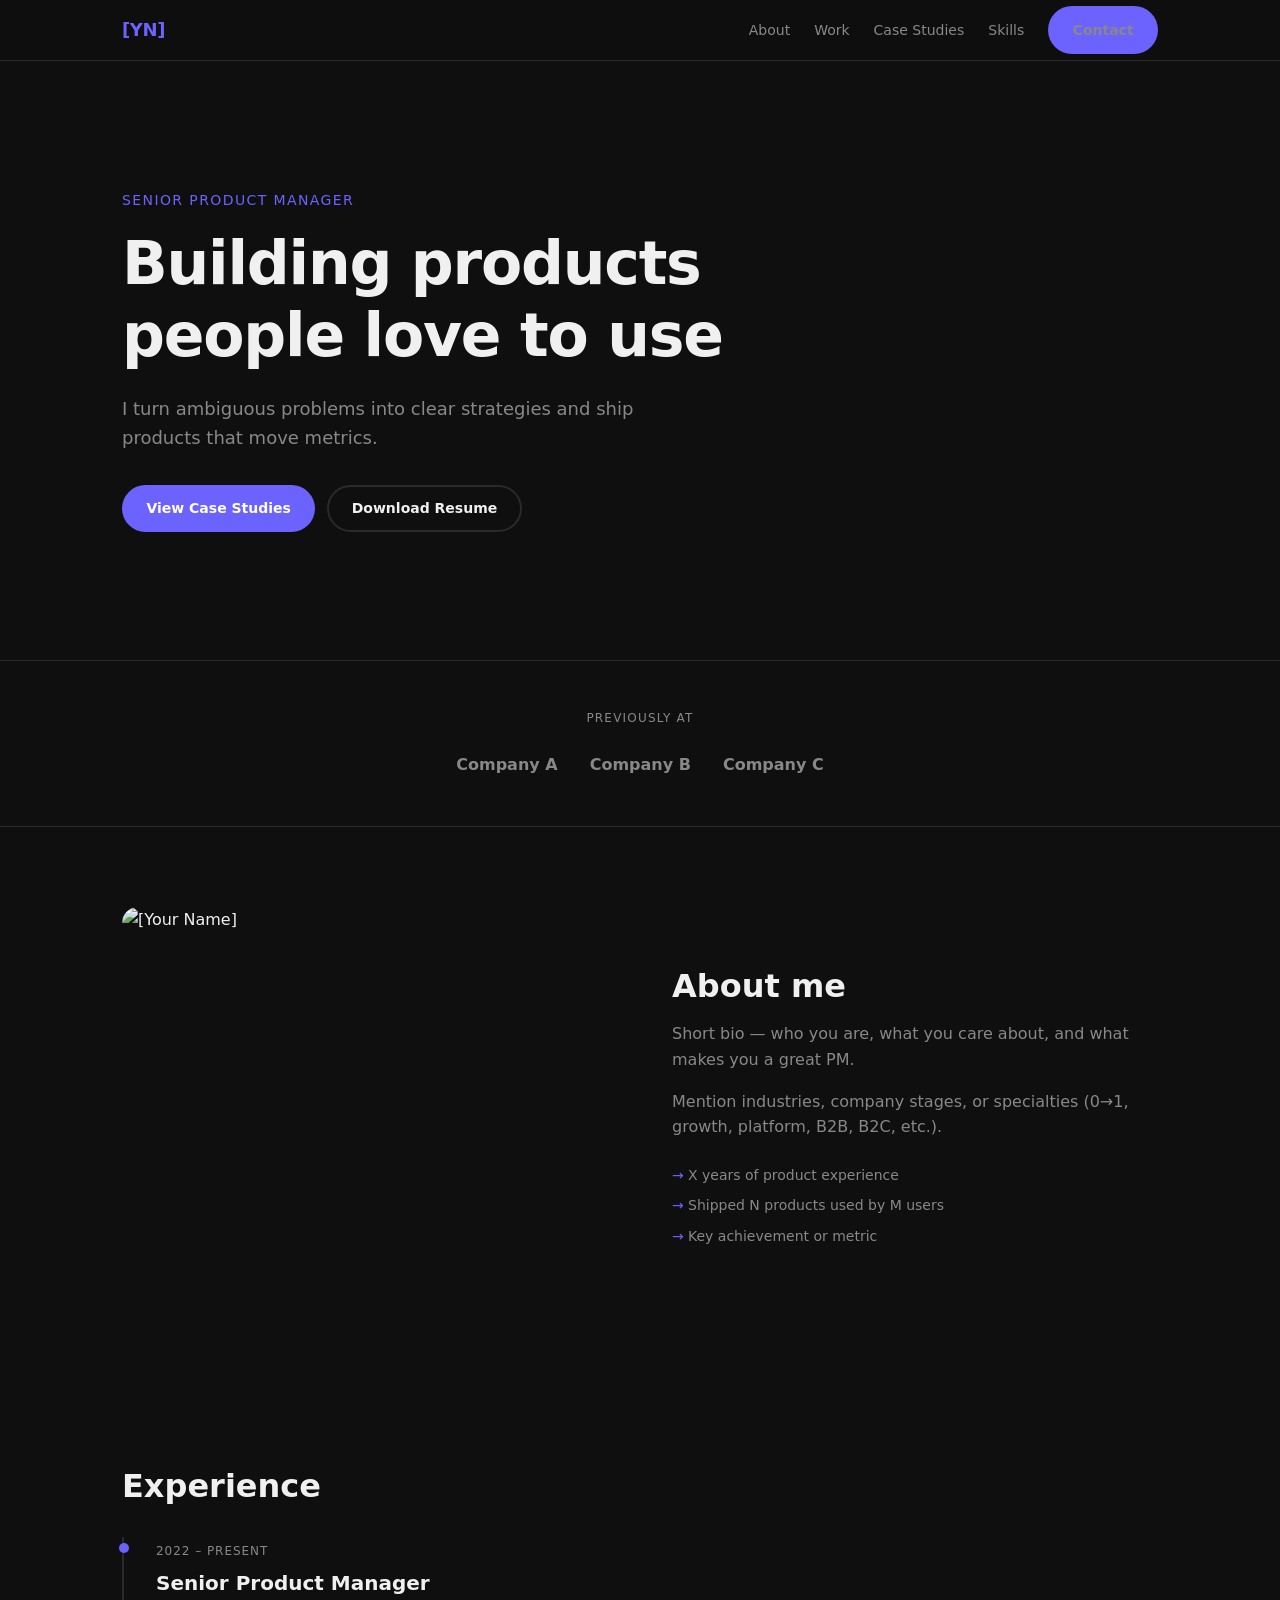
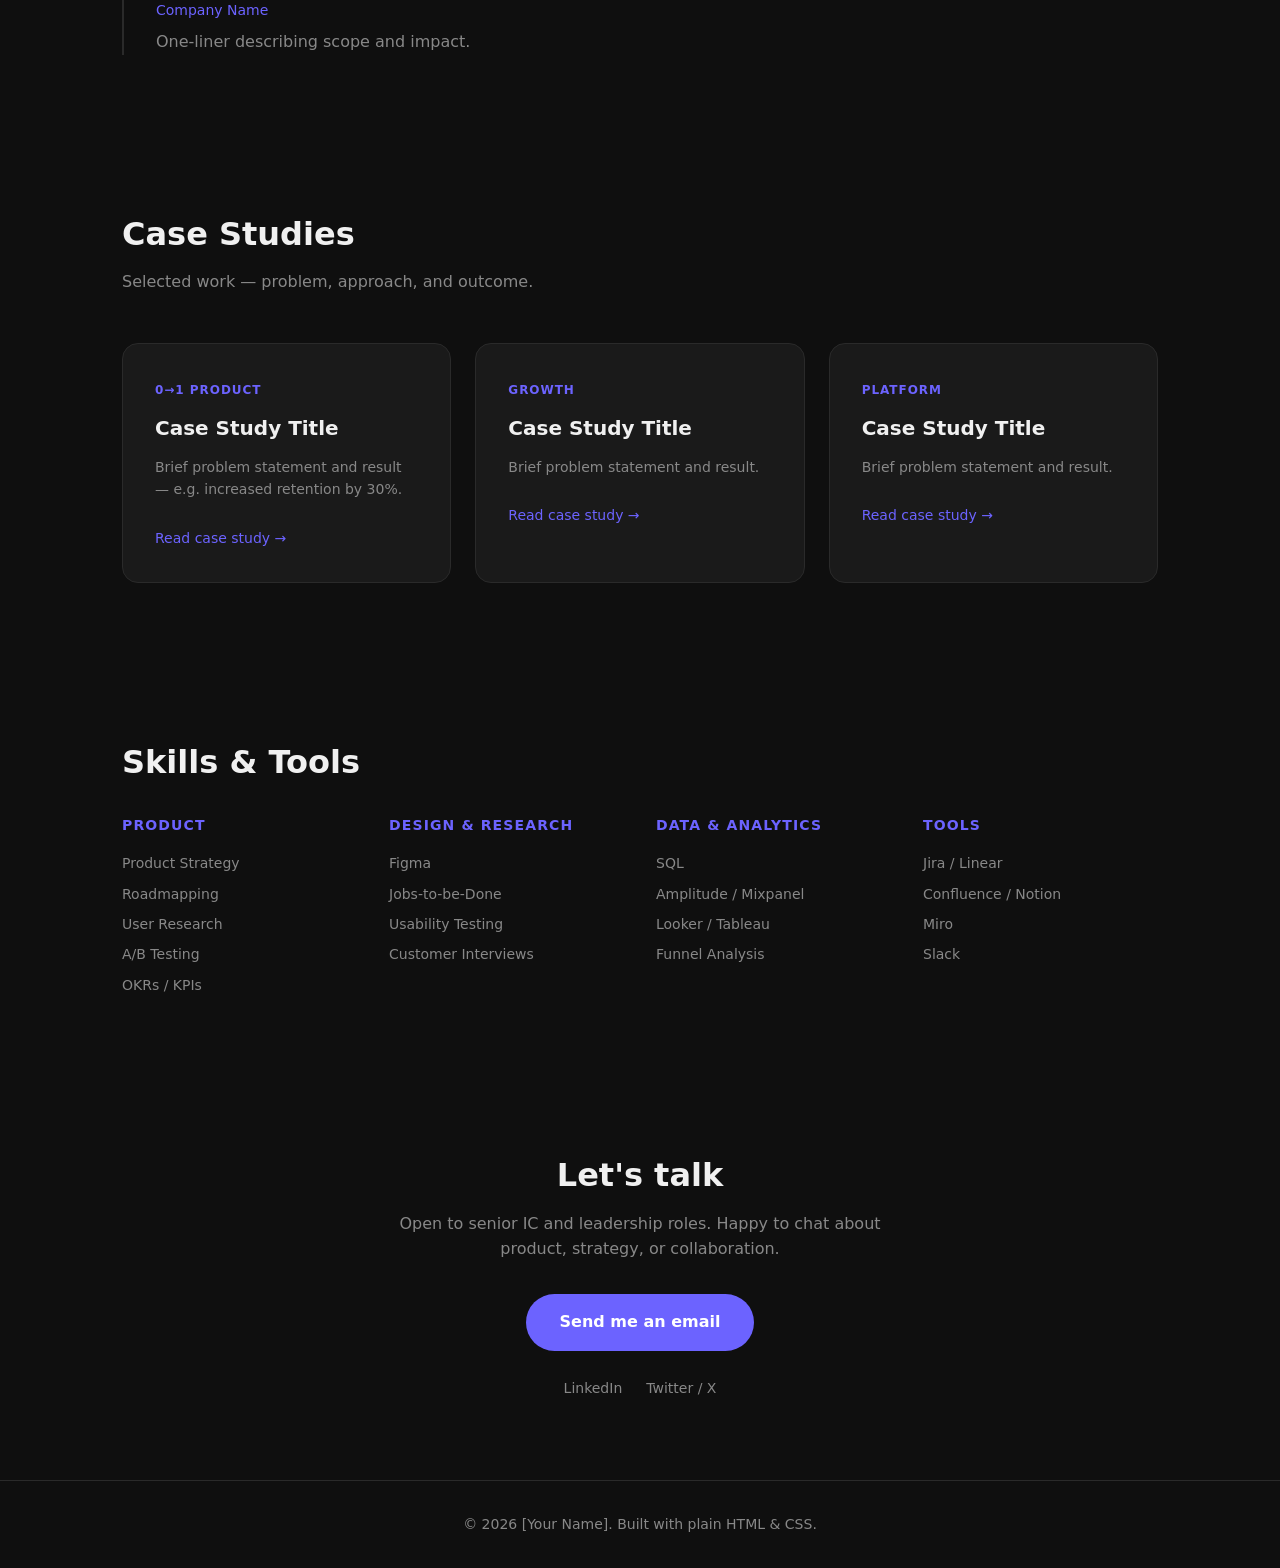
==== index.html @ 32c8efe1 "Move portfolio contents to root" ====
<!DOCTYPE html>
<html lang="en">
<head>
  <meta charset="UTF-8" />
  <meta name="viewport" content="width=device-width, initial-scale=1.0" />
  <meta name="description" content="[Your Name] — Senior Product Manager" />
  <title>[Your Name] · Product Manager</title>
  <link rel="icon" href="/assets/icons/favicon.svg" type="image/svg+xml" />
  <link rel="preconnect" href="https://fonts.googleapis.com" />
  <link rel="stylesheet" href="css/reset.css" />
  <link rel="stylesheet" href="css/tokens.css" />
  <link rel="stylesheet" href="css/main.css" />
</head>
<body>
  <!-- Navigation -->
  <header id="site-header">
    <nav class="nav container">
      <a href="#" class="nav__logo">[YN]</a>
      <button class="nav__menu-btn" aria-label="Toggle menu" aria-expanded="false">
        <span></span><span></span><span></span>
      </button>
      <ul class="nav__links" role="list">
        <li><a href="#about">About</a></li>
        <li><a href="#work">Work</a></li>
        <li><a href="#case-studies">Case Studies</a></li>
        <li><a href="#skills">Skills</a></li>
        <li><a href="#contact" class="btn btn--primary">Contact</a></li>
      </ul>
    </nav>
  </header>

  <main>
    <!-- Hero -->
    <section id="hero" class="hero">
      <div class="container">
        <p class="hero__eyebrow">Senior Product Manager</p>
        <h1 class="hero__headline">Building products<br>people love to use</h1>
        <p class="hero__sub">I turn ambiguous problems into clear strategies and ship products that move metrics.</p>
        <div class="hero__cta">
          <a href="#case-studies" class="btn btn--primary">View Case Studies</a>
          <a href="assets/resume/resume.pdf" class="btn btn--ghost" target="_blank" rel="noopener">Download Resume</a>
        </div>
      </div>
    </section>

    <!-- Logos / Social Proof -->
    <section id="companies" class="companies">
      <div class="container">
        <p class="companies__label">Previously at</p>
        <ul class="companies__list" role="list">
          <!-- Add company logos/names here -->
          <li>Company A</li>
          <li>Company B</li>
          <li>Company C</li>
        </ul>
      </div>
    </section>

    <!-- About -->
    <section id="about" class="about section">
      <div class="container about__grid">
        <div class="about__image">
          <img src="assets/images/avatar.jpg" alt="[Your Name]" width="400" height="400" loading="lazy" />
        </div>
        <div class="about__content">
          <h2 class="section__title">About me</h2>
          <p>Short bio — who you are, what you care about, and what makes you a great PM.</p>
          <p>Mention industries, company stages, or specialties (0→1, growth, platform, B2B, B2C, etc.).</p>
          <ul class="about__highlights" role="list">
            <li>X years of product experience</li>
            <li>Shipped N products used by M users</li>
            <li>Key achievement or metric</li>
          </ul>
        </div>
      </div>
    </section>

    <!-- Work Experience -->
    <section id="work" class="work section">
      <div class="container">
        <h2 class="section__title">Experience</h2>
        <ol class="timeline" role="list">
          <!-- Repeat .timeline__item for each role -->
          <li class="timeline__item">
            <div class="timeline__meta">
              <span class="timeline__date">2022 – Present</span>
            </div>
            <div class="timeline__body">
              <h3 class="timeline__role">Senior Product Manager</h3>
              <p class="timeline__company">Company Name</p>
              <p class="timeline__desc">One-liner describing scope and impact.</p>
            </div>
          </li>
        </ol>
      </div>
    </section>

    <!-- Case Studies -->
    <section id="case-studies" class="case-studies section">
      <div class="container">
        <h2 class="section__title">Case Studies</h2>
        <p class="section__sub">Selected work — problem, approach, and outcome.</p>
        <div class="cards">
          <!-- Repeat .card for each case study -->
          <article class="card">
            <div class="card__tag">0→1 Product</div>
            <h3 class="card__title">Case Study Title</h3>
            <p class="card__desc">Brief problem statement and result — e.g. increased retention by 30%.</p>
            <a href="sections/case-study-1.html" class="card__link">Read case study →</a>
          </article>
          <article class="card">
            <div class="card__tag">Growth</div>
            <h3 class="card__title">Case Study Title</h3>
            <p class="card__desc">Brief problem statement and result.</p>
            <a href="sections/case-study-2.html" class="card__link">Read case study →</a>
          </article>
          <article class="card">
            <div class="card__tag">Platform</div>
            <h3 class="card__title">Case Study Title</h3>
            <p class="card__desc">Brief problem statement and result.</p>
            <a href="sections/case-study-3.html" class="card__link">Read case study →</a>
          </article>
        </div>
      </div>
    </section>

    <!-- Skills -->
    <section id="skills" class="skills section">
      <div class="container">
        <h2 class="section__title">Skills & Tools</h2>
        <div class="skills__grid">
          <div class="skill-group">
            <h3 class="skill-group__title">Product</h3>
            <ul role="list">
              <li>Product Strategy</li>
              <li>Roadmapping</li>
              <li>User Research</li>
              <li>A/B Testing</li>
              <li>OKRs / KPIs</li>
            </ul>
          </div>
          <div class="skill-group">
            <h3 class="skill-group__title">Design & Research</h3>
            <ul role="list">
              <li>Figma</li>
              <li>Jobs-to-be-Done</li>
              <li>Usability Testing</li>
              <li>Customer Interviews</li>
            </ul>
          </div>
          <div class="skill-group">
            <h3 class="skill-group__title">Data & Analytics</h3>
            <ul role="list">
              <li>SQL</li>
              <li>Amplitude / Mixpanel</li>
              <li>Looker / Tableau</li>
              <li>Funnel Analysis</li>
            </ul>
          </div>
          <div class="skill-group">
            <h3 class="skill-group__title">Tools</h3>
            <ul role="list">
              <li>Jira / Linear</li>
              <li>Confluence / Notion</li>
              <li>Miro</li>
              <li>Slack</li>
            </ul>
          </div>
        </div>
      </div>
    </section>

    <!-- Contact -->
    <section id="contact" class="contact section">
      <div class="container contact__inner">
        <h2 class="section__title">Let's talk</h2>
        <p class="contact__sub">Open to senior IC and leadership roles. Happy to chat about product, strategy, or collaboration.</p>
        <a href="mailto:you@example.com" class="btn btn--primary btn--lg">Send me an email</a>
        <ul class="social" role="list">
          <li><a href="https://linkedin.com/in/yourhandle" target="_blank" rel="noopener">LinkedIn</a></li>
          <li><a href="https://twitter.com/yourhandle" target="_blank" rel="noopener">Twitter / X</a></li>
        </ul>
      </div>
    </section>
  </main>

  <footer class="footer">
    <div class="container">
      <p>© <span id="year"></span> [Your Name]. Built with plain HTML & CSS.</p>
    </div>
  </footer>

  <script src="js/main.js"></script>
</body>
</html>
---- css/tokens.css ----
/* Design tokens — edit these to retheme the whole site */
:root {
  /* Colors */
  --color-bg:         #0f0f0f;
  --color-surface:    #1a1a1a;
  --color-border:     #2a2a2a;
  --color-text:       #f0f0f0;
  --color-text-muted: #888;
  --color-accent:     #6c63ff;
  --color-accent-hover: #8b84ff;

  /* Typography */
  --font-sans: system-ui, -apple-system, "Segoe UI", sans-serif;
  --font-mono: "SF Mono", "Fira Code", monospace;

  --text-xs:   0.75rem;
  --text-sm:   0.875rem;
  --text-base: 1rem;
  --text-lg:   1.125rem;
  --text-xl:   1.25rem;
  --text-2xl:  1.5rem;
  --text-3xl:  2rem;
  --text-4xl:  2.75rem;
  --text-5xl:  3.75rem;

  --weight-normal: 400;
  --weight-medium: 500;
  --weight-semibold: 600;
  --weight-bold: 700;

  --leading-tight:  1.2;
  --leading-normal: 1.6;

  /* Spacing */
  --space-1:  0.25rem;
  --space-2:  0.5rem;
  --space-3:  0.75rem;
  --space-4:  1rem;
  --space-6:  1.5rem;
  --space-8:  2rem;
  --space-12: 3rem;
  --space-16: 4rem;
  --space-20: 5rem;
  --space-24: 6rem;

  /* Layout */
  --container-max: 1100px;
  --container-pad: clamp(1rem, 5vw, 2rem);

  /* Radii */
  --radius-sm: 4px;
  --radius-md: 8px;
  --radius-lg: 16px;
  --radius-full: 9999px;

  /* Shadows */
  --shadow-card: 0 1px 3px rgba(0,0,0,.4), 0 8px 24px rgba(0,0,0,.3);

  /* Transitions */
  --transition-fast: 150ms ease;
  --transition-base: 250ms ease;
}
---- css/main.css ----
/* ============================================
   Base
   ============================================ */
body {
  font-family: var(--font-sans);
  font-size: var(--text-base);
  line-height: var(--leading-normal);
  color: var(--color-text);
  background-color: var(--color-bg);
}

.container {
  width: 100%;
  max-width: var(--container-max);
  margin-inline: auto;
  padding-inline: var(--container-pad);
}

.section {
  padding-block: var(--space-20);
}

.section__title {
  font-size: var(--text-3xl);
  font-weight: var(--weight-bold);
  line-height: var(--leading-tight);
  margin-bottom: var(--space-4);
}

.section__sub {
  color: var(--color-text-muted);
  margin-bottom: var(--space-12);
}

/* ============================================
   Buttons
   ============================================ */
.btn {
  display: inline-flex;
  align-items: center;
  gap: var(--space-2);
  padding: 0.65rem 1.4rem;
  border-radius: var(--radius-full);
  font-size: var(--text-sm);
  font-weight: var(--weight-semibold);
  text-decoration: none;
  border: 2px solid transparent;
  cursor: pointer;
  transition: background var(--transition-fast), color var(--transition-fast), border-color var(--transition-fast);
}

.btn--primary {
  background: var(--color-accent);
  color: #fff;
}
.btn--primary:hover { background: var(--color-accent-hover); }

.btn--ghost {
  background: transparent;
  border-color: var(--color-border);
  color: var(--color-text);
}
.btn--ghost:hover { border-color: var(--color-text-muted); }

.btn--lg {
  padding: 0.85rem 2rem;
  font-size: var(--text-base);
}

/* ============================================
   Navigation
   ============================================ */
#site-header {
  position: sticky;
  top: 0;
  z-index: 100;
  background: rgba(15,15,15,.85);
  backdrop-filter: blur(12px);
  -webkit-backdrop-filter: blur(12px);
  border-bottom: 1px solid var(--color-border);
}

.nav {
  display: flex;
  align-items: center;
  justify-content: space-between;
  height: 60px;
}

.nav__logo {
  font-size: var(--text-lg);
  font-weight: var(--weight-bold);
  text-decoration: none;
  letter-spacing: -0.02em;
  color: var(--color-accent);
}

.nav__links {
  display: flex;
  align-items: center;
  gap: var(--space-6);
}

.nav__links a {
  font-size: var(--text-sm);
  text-decoration: none;
  color: var(--color-text-muted);
  transition: color var(--transition-fast);
}
.nav__links a:hover { color: var(--color-text); }

.nav__menu-btn {
  display: none;
  flex-direction: column;
  gap: 5px;
  background: none;
  border: none;
  cursor: pointer;
  padding: var(--space-2);
}
.nav__menu-btn span {
  display: block;
  width: 22px;
  height: 2px;
  background: var(--color-text);
  transition: transform var(--transition-base), opacity var(--transition-base);
}

/* Mobile nav */
@media (max-width: 680px) {
  .nav__menu-btn { display: flex; }

  .nav__links {
    display: none;
    position: absolute;
    top: 60px;
    left: 0;
    right: 0;
    flex-direction: column;
    align-items: flex-start;
    gap: 0;
    background: var(--color-surface);
    border-bottom: 1px solid var(--color-border);
    padding: var(--space-4) var(--container-pad);
  }
  .nav__links.is-open { display: flex; }
  .nav__links li { width: 100%; }
  .nav__links a { display: block; padding-block: var(--space-3); font-size: var(--text-base); }
}

/* ============================================
   Hero
   ============================================ */
.hero {
  padding-block: clamp(4rem, 12vw, 8rem);
}

.hero__eyebrow {
  font-size: var(--text-sm);
  font-weight: var(--weight-medium);
  text-transform: uppercase;
  letter-spacing: 0.1em;
  color: var(--color-accent);
  margin-bottom: var(--space-4);
}

.hero__headline {
  font-size: clamp(var(--text-3xl), 6vw, var(--text-5xl));
  font-weight: var(--weight-bold);
  line-height: var(--leading-tight);
  letter-spacing: -0.02em;
  margin-bottom: var(--space-6);
}

.hero__sub {
  font-size: var(--text-lg);
  color: var(--color-text-muted);
  max-width: 520px;
  margin-bottom: var(--space-8);
}

.hero__cta {
  display: flex;
  flex-wrap: wrap;
  gap: var(--space-3);
}

/* ============================================
   Company Logos
   ============================================ */
.companies {
  padding-block: var(--space-12);
  border-top: 1px solid var(--color-border);
  border-bottom: 1px solid var(--color-border);
}

.companies__label {
  font-size: var(--text-xs);
  text-transform: uppercase;
  letter-spacing: 0.1em;
  color: var(--color-text-muted);
  margin-bottom: var(--space-6);
  text-align: center;
}

.companies__list {
  display: flex;
  flex-wrap: wrap;
  justify-content: center;
  gap: var(--space-8);
  color: var(--color-text-muted);
  font-weight: var(--weight-semibold);
}

/* ============================================
   About
   ============================================ */
.about__grid {
  display: grid;
  grid-template-columns: 1fr 1fr;
  gap: var(--space-16);
  align-items: center;
}

.about__image img {
  width: 100%;
  aspect-ratio: 1;
  object-fit: cover;
  border-radius: var(--radius-lg);
  filter: grayscale(20%);
}

.about__content p {
  color: var(--color-text-muted);
  margin-bottom: var(--space-4);
}

.about__highlights {
  margin-top: var(--space-6);
  display: flex;
  flex-direction: column;
  gap: var(--space-2);
}
.about__highlights li {
  font-size: var(--text-sm);
  padding-left: var(--space-4);
  position: relative;
  color: var(--color-text-muted);
}
.about__highlights li::before {
  content: "→";
  position: absolute;
  left: 0;
  color: var(--color-accent);
}

@media (max-width: 768px) {
  .about__grid { grid-template-columns: 1fr; }
  .about__image { max-width: 260px; }
}

/* ============================================
   Timeline (Work)
   ============================================ */
.timeline {
  display: flex;
  flex-direction: column;
  gap: var(--space-8);
  margin-top: var(--space-8);
  border-left: 2px solid var(--color-border);
  padding-left: var(--space-8);
}

.timeline__item { position: relative; }
.timeline__item::before {
  content: "";
  position: absolute;
  left: calc(-1 * var(--space-8) - 5px);
  top: 6px;
  width: 10px;
  height: 10px;
  border-radius: 50%;
  background: var(--color-accent);
}

.timeline__date {
  font-size: var(--text-xs);
  text-transform: uppercase;
  letter-spacing: 0.08em;
  color: var(--color-text-muted);
}

.timeline__role {
  font-size: var(--text-xl);
  font-weight: var(--weight-semibold);
  margin-top: var(--space-1);
}

.timeline__company {
  font-size: var(--text-sm);
  color: var(--color-accent);
  margin-bottom: var(--space-2);
}

.timeline__desc { color: var(--color-text-muted); }

/* ============================================
   Case Study Cards
   ============================================ */
.cards {
  display: grid;
  grid-template-columns: repeat(auto-fill, minmax(300px, 1fr));
  gap: var(--space-6);
  margin-top: var(--space-8);
}

.card {
  background: var(--color-surface);
  border: 1px solid var(--color-border);
  border-radius: var(--radius-lg);
  padding: var(--space-8);
  transition: border-color var(--transition-base), transform var(--transition-base);
}
.card:hover {
  border-color: var(--color-accent);
  transform: translateY(-2px);
}

.card__tag {
  display: inline-block;
  font-size: var(--text-xs);
  font-weight: var(--weight-semibold);
  text-transform: uppercase;
  letter-spacing: 0.08em;
  color: var(--color-accent);
  margin-bottom: var(--space-3);
}

.card__title {
  font-size: var(--text-xl);
  font-weight: var(--weight-semibold);
  margin-bottom: var(--space-3);
}

.card__desc {
  font-size: var(--text-sm);
  color: var(--color-text-muted);
  margin-bottom: var(--space-6);
}

.card__link {
  font-size: var(--text-sm);
  font-weight: var(--weight-medium);
  color: var(--color-accent);
  text-decoration: none;
  transition: color var(--transition-fast);
}
.card__link:hover { color: var(--color-accent-hover); }

/* ============================================
   Skills
   ============================================ */
.skills__grid {
  display: grid;
  grid-template-columns: repeat(auto-fill, minmax(200px, 1fr));
  gap: var(--space-8);
  margin-top: var(--space-8);
}

.skill-group__title {
  font-size: var(--text-sm);
  font-weight: var(--weight-semibold);
  text-transform: uppercase;
  letter-spacing: 0.08em;
  color: var(--color-accent);
  margin-bottom: var(--space-4);
}

.skill-group ul {
  display: flex;
  flex-direction: column;
  gap: var(--space-2);
}

.skill-group li {
  font-size: var(--text-sm);
  color: var(--color-text-muted);
}

/* ============================================
   Contact
   ============================================ */
.contact__inner {
  text-align: center;
  max-width: 560px;
  margin-inline: auto;
}

.contact__sub {
  color: var(--color-text-muted);
  margin-bottom: var(--space-8);
}

.social {
  display: flex;
  justify-content: center;
  gap: var(--space-6);
  margin-top: var(--space-6);
}

.social a {
  font-size: var(--text-sm);
  color: var(--color-text-muted);
  text-decoration: none;
  transition: color var(--transition-fast);
}
.social a:hover { color: var(--color-text); }

/* ============================================
   Footer
   ============================================ */
.footer {
  padding-block: var(--space-8);
  border-top: 1px solid var(--color-border);
  text-align: center;
  font-size: var(--text-sm);
  color: var(--color-text-muted);
}
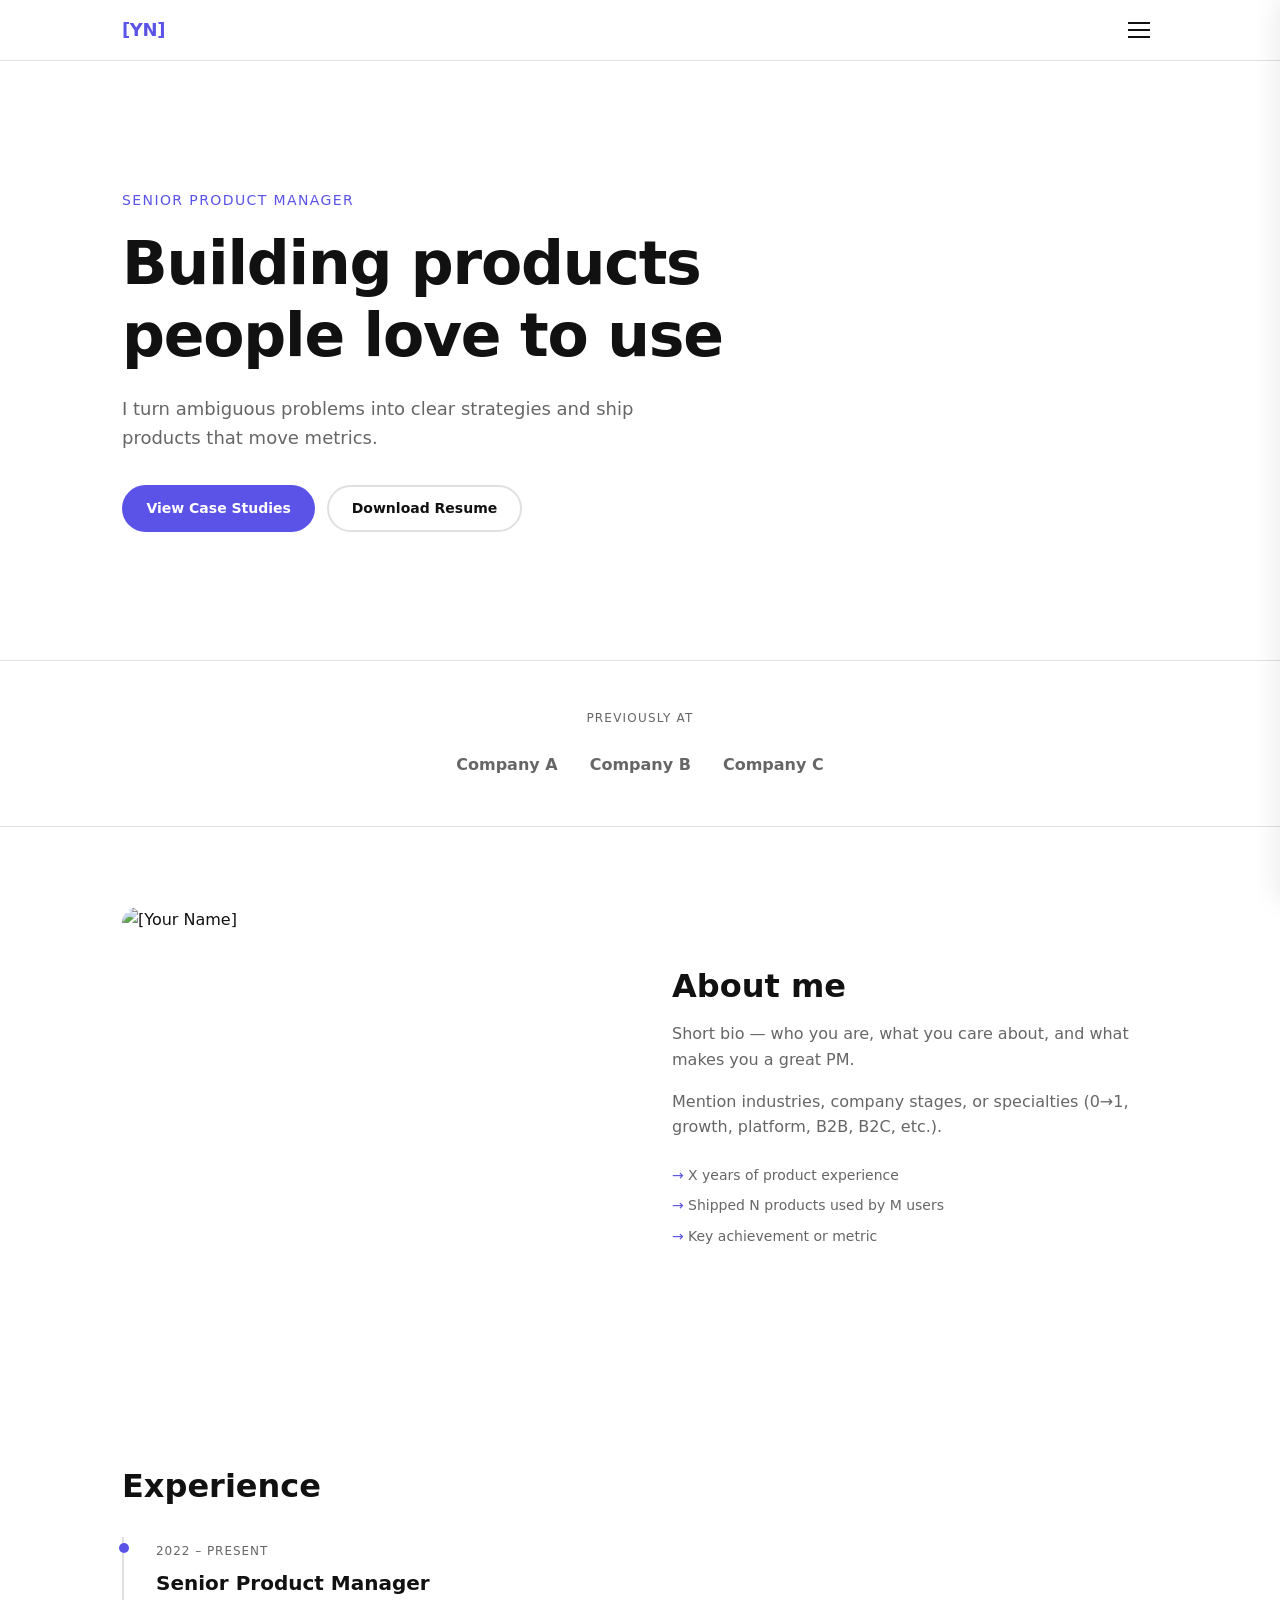
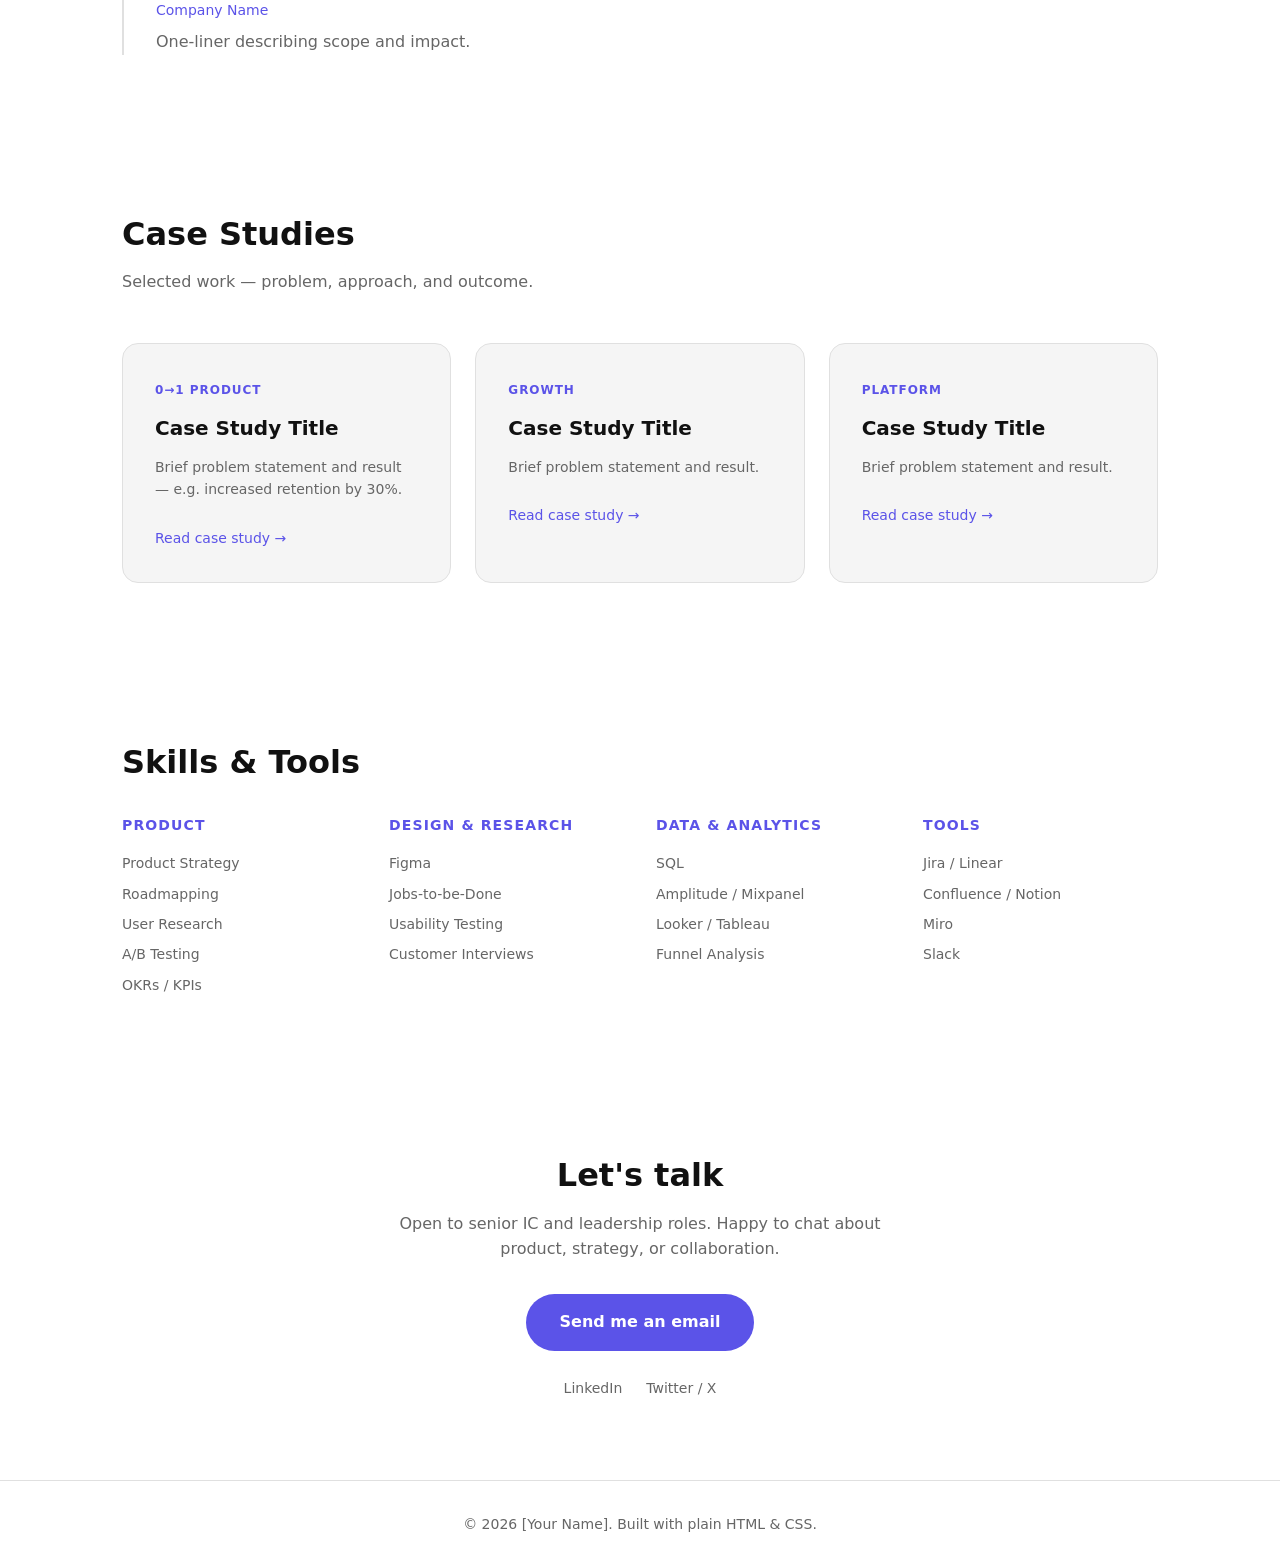
==== commit b6e81f83: "Convert navigation to slide-in drawer Co-Authored-By: Claude Sonnet 4.6 <noreply@anthropic.com>" ====
--- a/index.html
+++ b/index.html
@@ -16,18 +16,24 @@
   <header id="site-header">
     <nav class="nav container">
       <a href="#" class="nav__logo">[YN]</a>
-      <button class="nav__menu-btn" aria-label="Toggle menu" aria-expanded="false">
+      <button class="nav__menu-btn" aria-label="Toggle menu" aria-expanded="false" aria-controls="nav-drawer">
         <span></span><span></span><span></span>
       </button>
-      <ul class="nav__links" role="list">
-        <li><a href="#about">About</a></li>
-        <li><a href="#work">Work</a></li>
-        <li><a href="#case-studies">Case Studies</a></li>
-        <li><a href="#skills">Skills</a></li>
-        <li><a href="#contact" class="btn btn--primary">Contact</a></li>
-      </ul>
     </nav>
   </header>
+
+  <!-- Drawer -->
+  <div class="drawer-overlay" id="drawer-overlay" aria-hidden="true"></div>
+  <nav class="drawer" id="nav-drawer" aria-label="Site navigation" aria-hidden="true">
+    <button class="drawer__close" aria-label="Close menu">✕</button>
+    <ul class="drawer__links" role="list">
+      <li><a href="#about">About</a></li>
+      <li><a href="#work">Work</a></li>
+      <li><a href="#case-studies">Case Studies</a></li>
+      <li><a href="#skills">Skills</a></li>
+      <li><a href="#contact" class="btn btn--primary">Contact</a></li>
+    </ul>
+  </nav>
 
   <main>
     <!-- Hero -->
--- a/css/tokens.css
+++ b/css/tokens.css
@@ -1,13 +1,13 @@
 /* Design tokens — edit these to retheme the whole site */
 :root {
   /* Colors */
-  --color-bg:         #0f0f0f;
-  --color-surface:    #1a1a1a;
-  --color-border:     #2a2a2a;
-  --color-text:       #f0f0f0;
-  --color-text-muted: #888;
-  --color-accent:     #6c63ff;
-  --color-accent-hover: #8b84ff;
+  --color-bg:         #ffffff;
+  --color-surface:    #f5f5f5;
+  --color-border:     #e0e0e0;
+  --color-text:       #111111;
+  --color-text-muted: #666666;
+  --color-accent:     #5b53e8;
+  --color-accent-hover: #4740cc;
 
   /* Typography */
   --font-sans: system-ui, -apple-system, "Segoe UI", sans-serif;
--- a/css/main.css
+++ b/css/main.css
@@ -74,7 +74,7 @@
   position: sticky;
   top: 0;
   z-index: 100;
-  background: rgba(15,15,15,.85);
+  background: rgba(255,255,255,.85);
   backdrop-filter: blur(12px);
   -webkit-backdrop-filter: blur(12px);
   border-bottom: 1px solid var(--color-border);
@@ -95,22 +95,8 @@
   color: var(--color-accent);
 }
 
-.nav__links {
-  display: flex;
-  align-items: center;
-  gap: var(--space-6);
-}
-
-.nav__links a {
-  font-size: var(--text-sm);
-  text-decoration: none;
-  color: var(--color-text-muted);
-  transition: color var(--transition-fast);
-}
-.nav__links a:hover { color: var(--color-text); }
-
 .nav__menu-btn {
-  display: none;
+  display: flex;
   flex-direction: column;
   gap: 5px;
   background: none;
@@ -126,26 +112,92 @@
   transition: transform var(--transition-base), opacity var(--transition-base);
 }
 
-/* Mobile nav */
-@media (max-width: 680px) {
-  .nav__menu-btn { display: flex; }
-
-  .nav__links {
-    display: none;
-    position: absolute;
-    top: 60px;
-    left: 0;
-    right: 0;
-    flex-direction: column;
-    align-items: flex-start;
-    gap: 0;
-    background: var(--color-surface);
-    border-bottom: 1px solid var(--color-border);
-    padding: var(--space-4) var(--container-pad);
-  }
-  .nav__links.is-open { display: flex; }
-  .nav__links li { width: 100%; }
-  .nav__links a { display: block; padding-block: var(--space-3); font-size: var(--text-base); }
+/* Hamburger → X animation */
+.nav__menu-btn[aria-expanded="true"] span:nth-child(1) {
+  transform: translateY(7px) rotate(45deg);
+}
+.nav__menu-btn[aria-expanded="true"] span:nth-child(2) {
+  opacity: 0;
+}
+.nav__menu-btn[aria-expanded="true"] span:nth-child(3) {
+  transform: translateY(-7px) rotate(-45deg);
+}
+
+/* ============================================
+   Drawer
+   ============================================ */
+.drawer-overlay {
+  position: fixed;
+  inset: 0;
+  z-index: 200;
+  background: rgba(0, 0, 0, 0.3);
+  opacity: 0;
+  pointer-events: none;
+  transition: opacity var(--transition-base);
+}
+.drawer-overlay.is-open {
+  opacity: 1;
+  pointer-events: auto;
+}
+
+.drawer {
+  position: fixed;
+  top: 0;
+  right: 0;
+  z-index: 201;
+  width: min(320px, 85vw);
+  height: 100dvh;
+  background: var(--color-bg);
+  border-left: 1px solid var(--color-border);
+  padding: var(--space-8) var(--space-8);
+  display: flex;
+  flex-direction: column;
+  transform: translateX(100%);
+  transition: transform var(--transition-base);
+  box-shadow: -4px 0 24px rgba(0, 0, 0, 0.08);
+}
+.drawer.is-open {
+  transform: translateX(0);
+}
+
+.drawer__close {
+  align-self: flex-end;
+  background: none;
+  border: none;
+  font-size: var(--text-lg);
+  color: var(--color-text-muted);
+  cursor: pointer;
+  padding: var(--space-1);
+  line-height: 1;
+  transition: color var(--transition-fast);
+  margin-bottom: var(--space-8);
+}
+.drawer__close:hover { color: var(--color-text); }
+
+.drawer__links {
+  display: flex;
+  flex-direction: column;
+  gap: var(--space-2);
+  list-style: none;
+}
+
+.drawer__links a {
+  display: block;
+  font-size: var(--text-lg);
+  font-weight: var(--weight-medium);
+  text-decoration: none;
+  color: var(--color-text-muted);
+  padding-block: var(--space-3);
+  border-bottom: 1px solid var(--color-border);
+  transition: color var(--transition-fast);
+}
+.drawer__links a:hover { color: var(--color-text); }
+
+.drawer__links .btn {
+  margin-top: var(--space-4);
+  width: 100%;
+  justify-content: center;
+  border-bottom: none;
 }
 
 /* ============================================
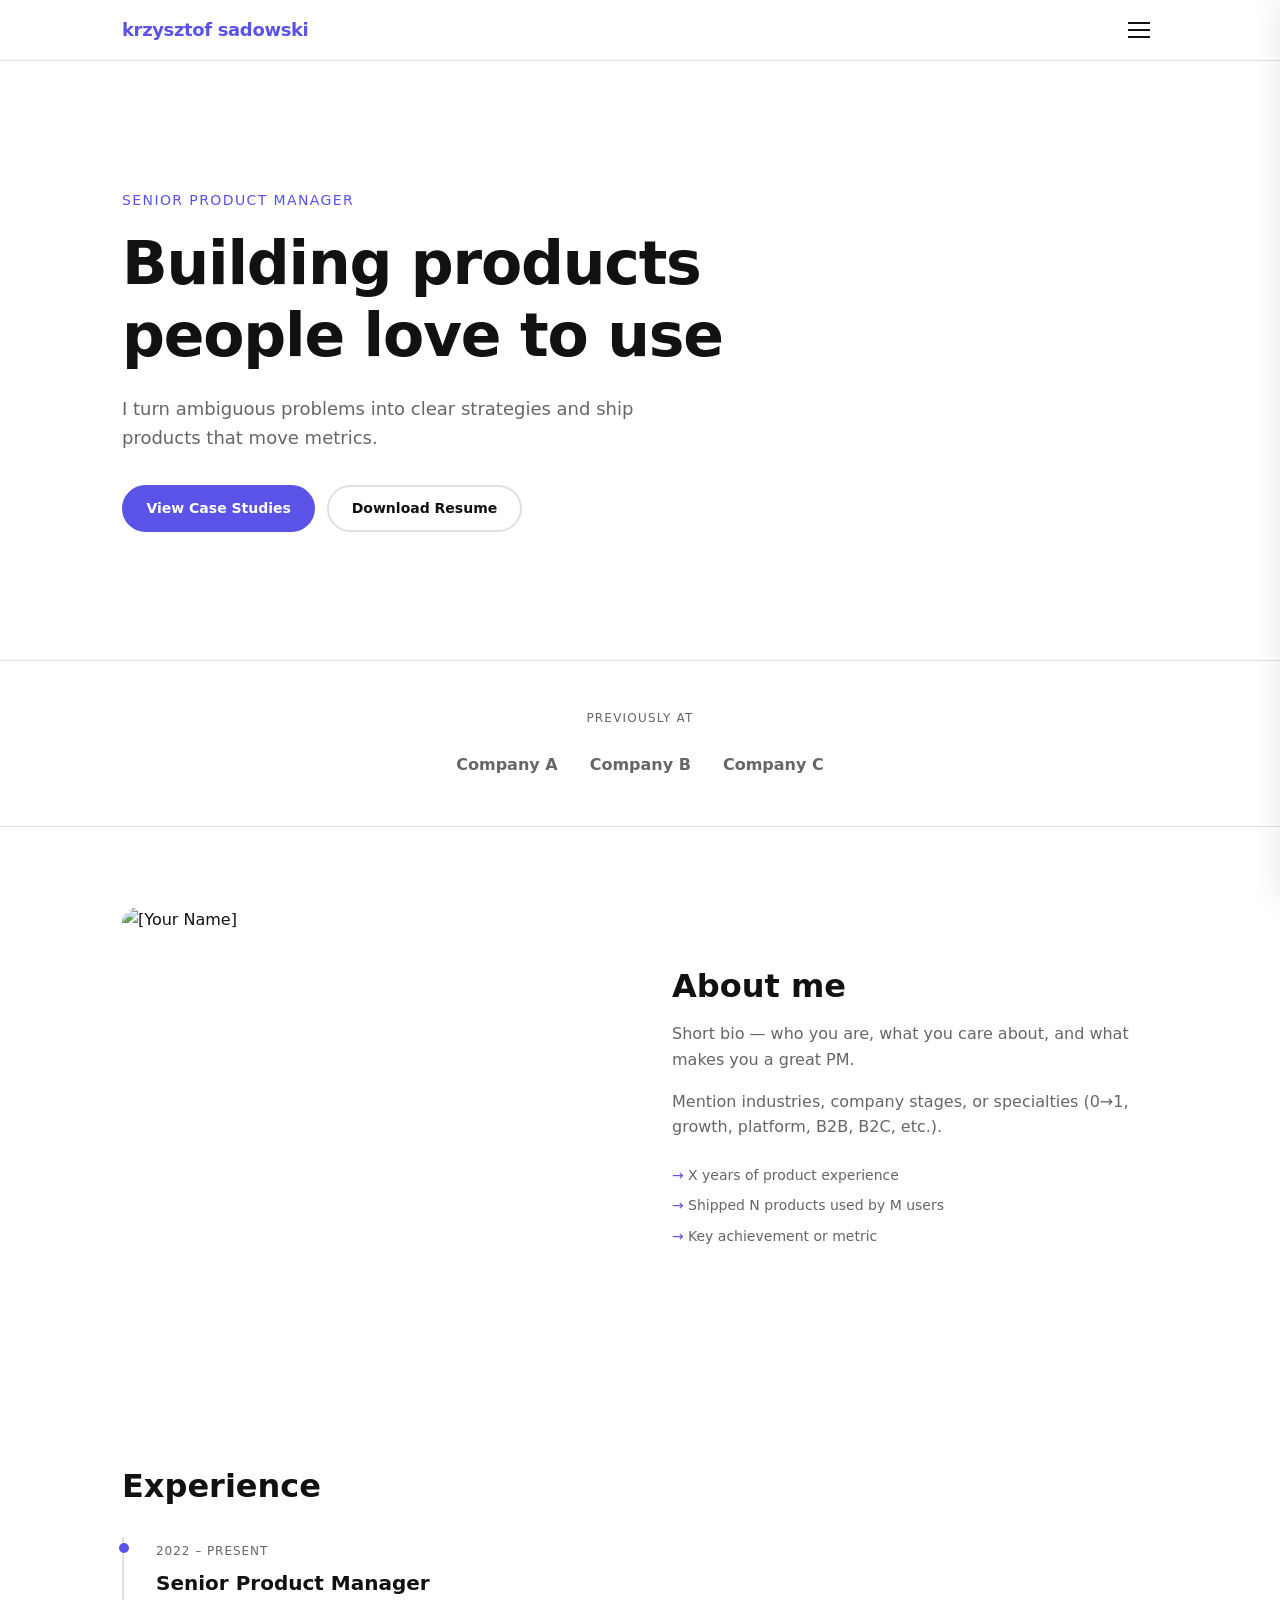
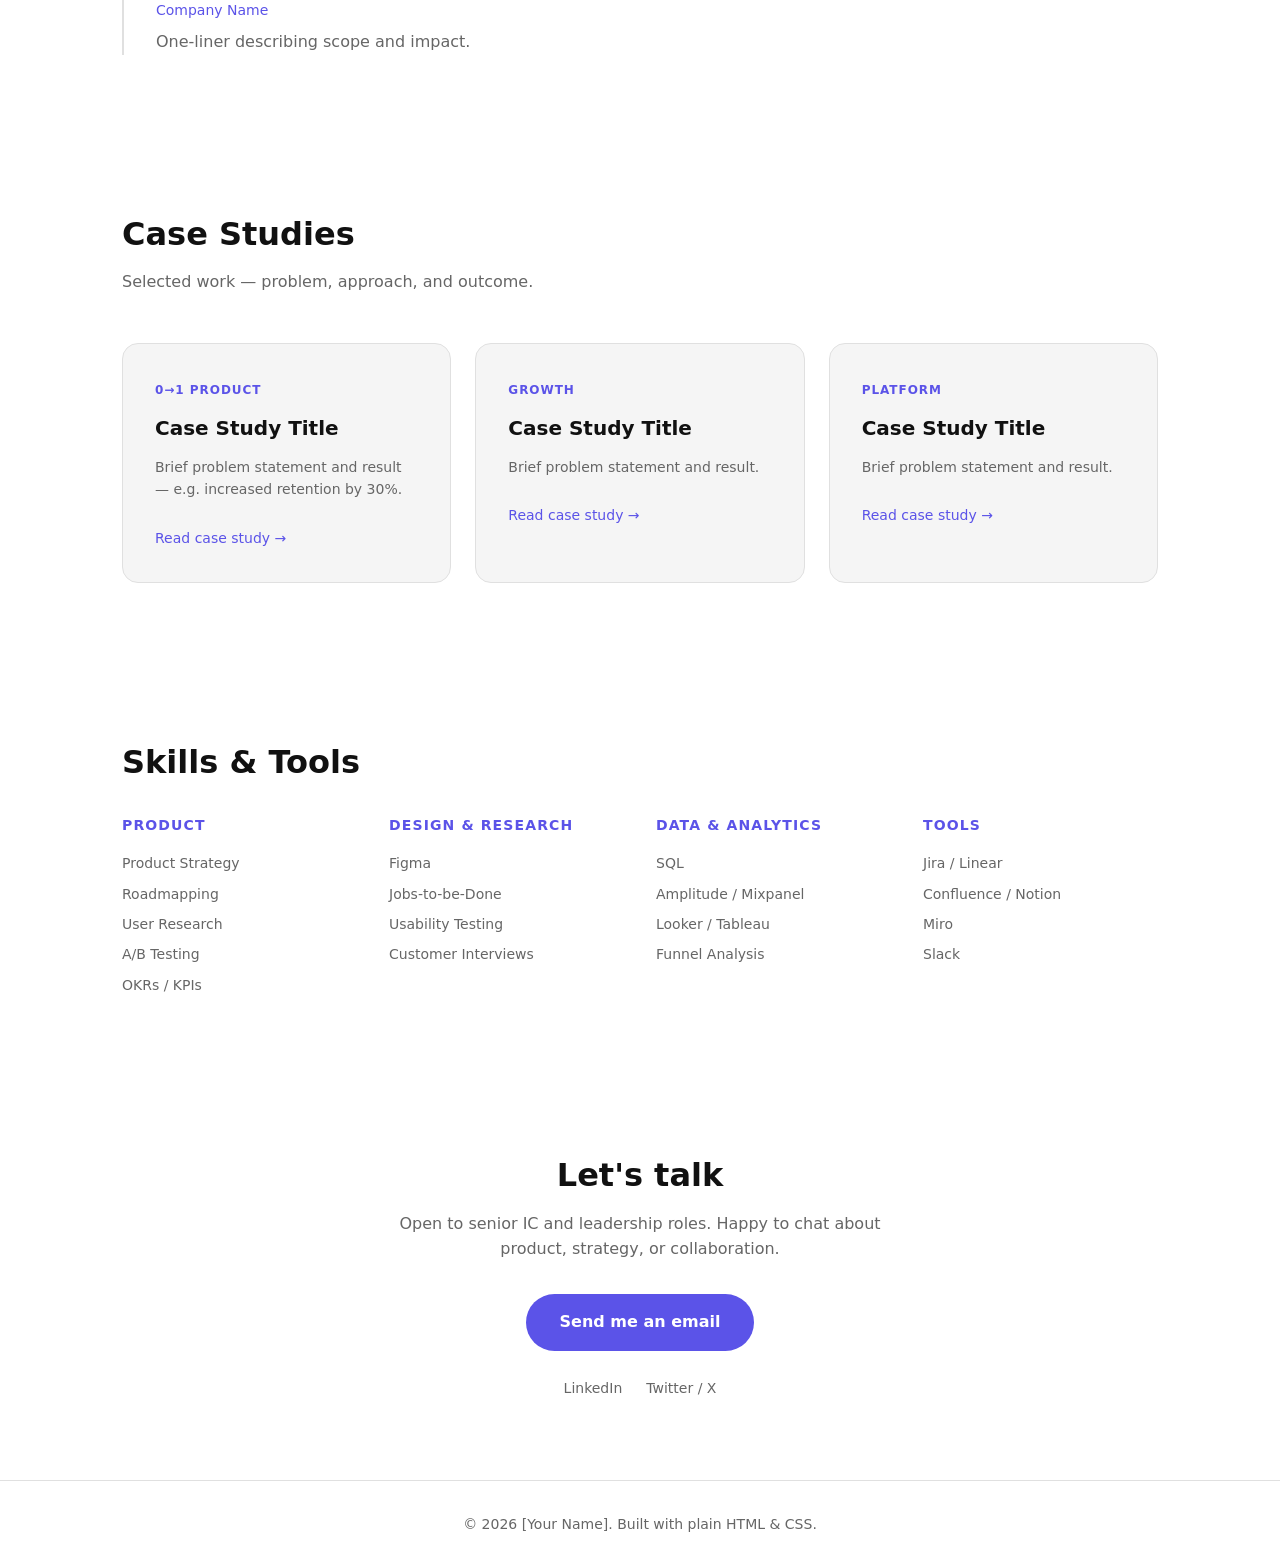
==== commit 1202bacb: "Update nav logo to krzysztof sadowski Co-Authored-By: Claude Sonnet 4.6 <noreply@anthropic.com>" ====
--- a/index.html
+++ b/index.html
@@ -15,7 +15,7 @@
   <!-- Navigation -->
   <header id="site-header">
     <nav class="nav container">
-      <a href="#" class="nav__logo">[YN]</a>
+      <a href="#" class="nav__logo">krzysztof sadowski</a>
       <button class="nav__menu-btn" aria-label="Toggle menu" aria-expanded="false" aria-controls="nav-drawer">
         <span></span><span></span><span></span>
       </button>
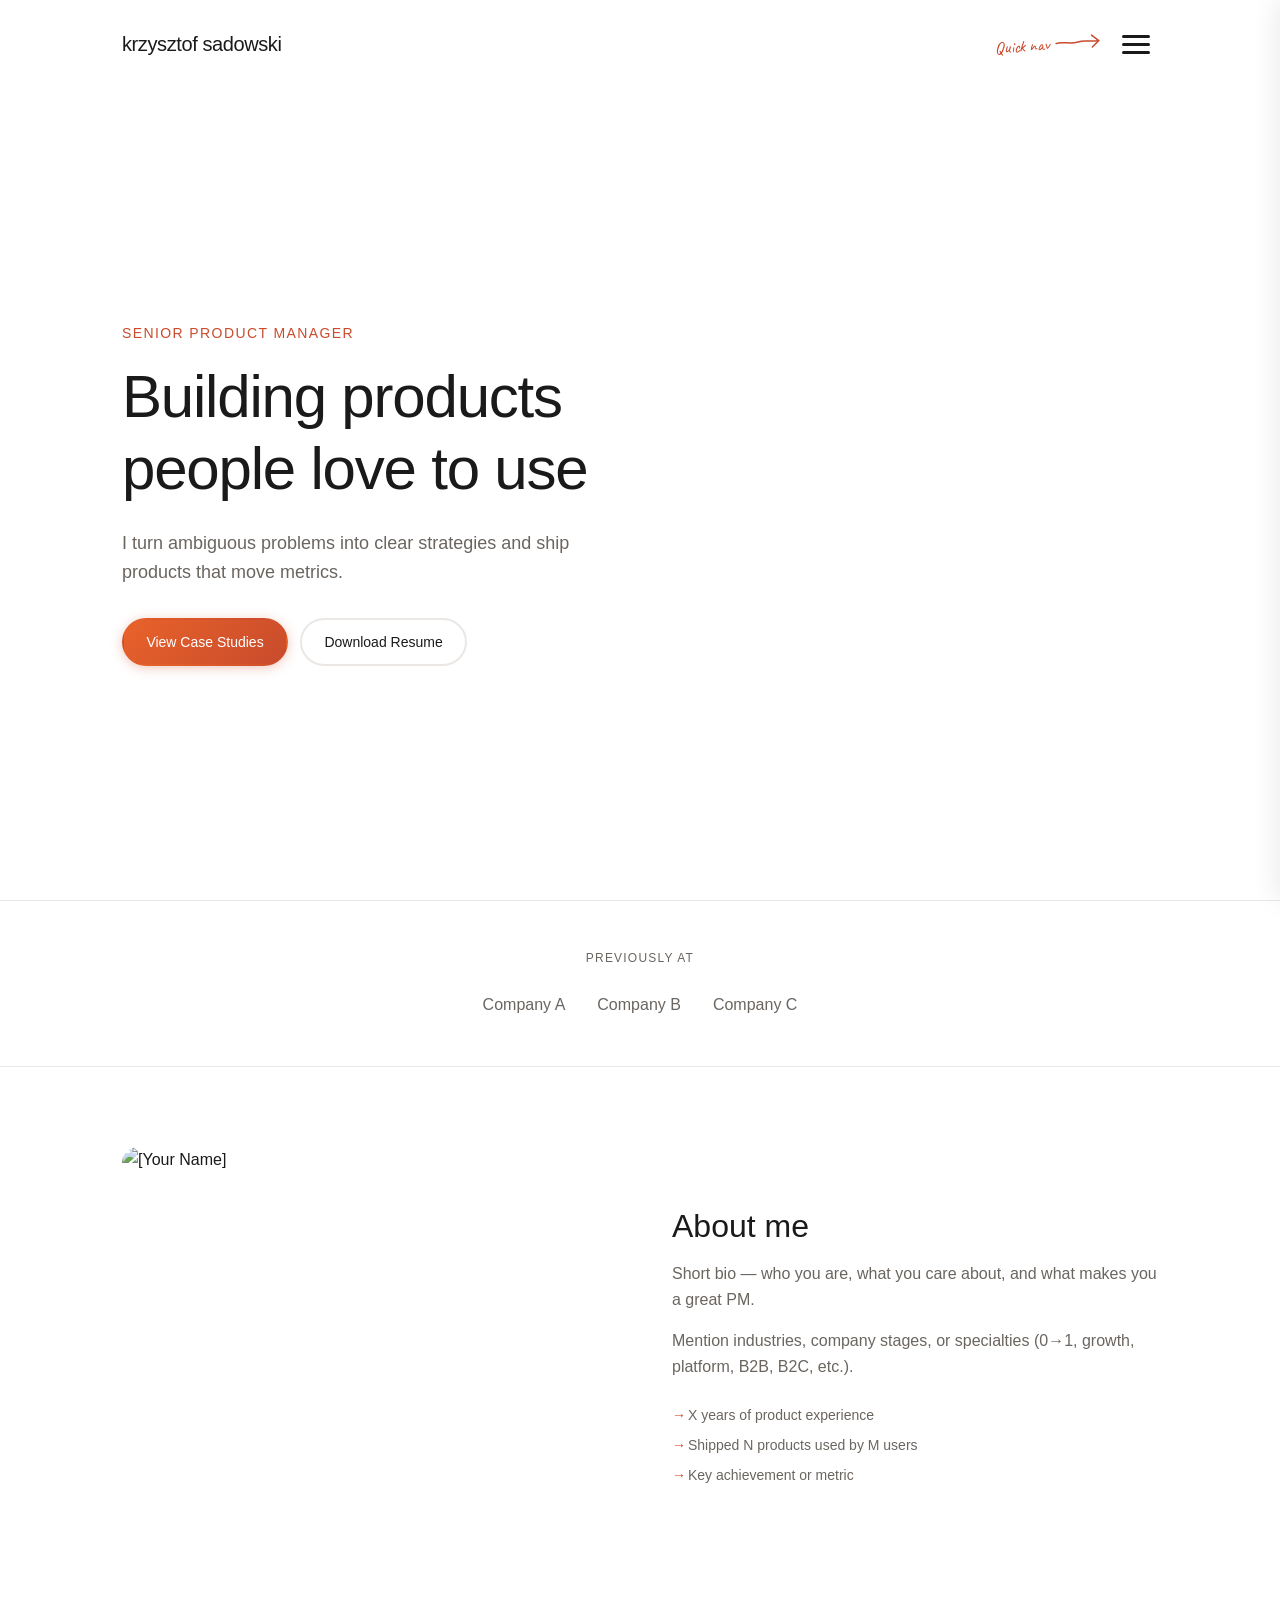
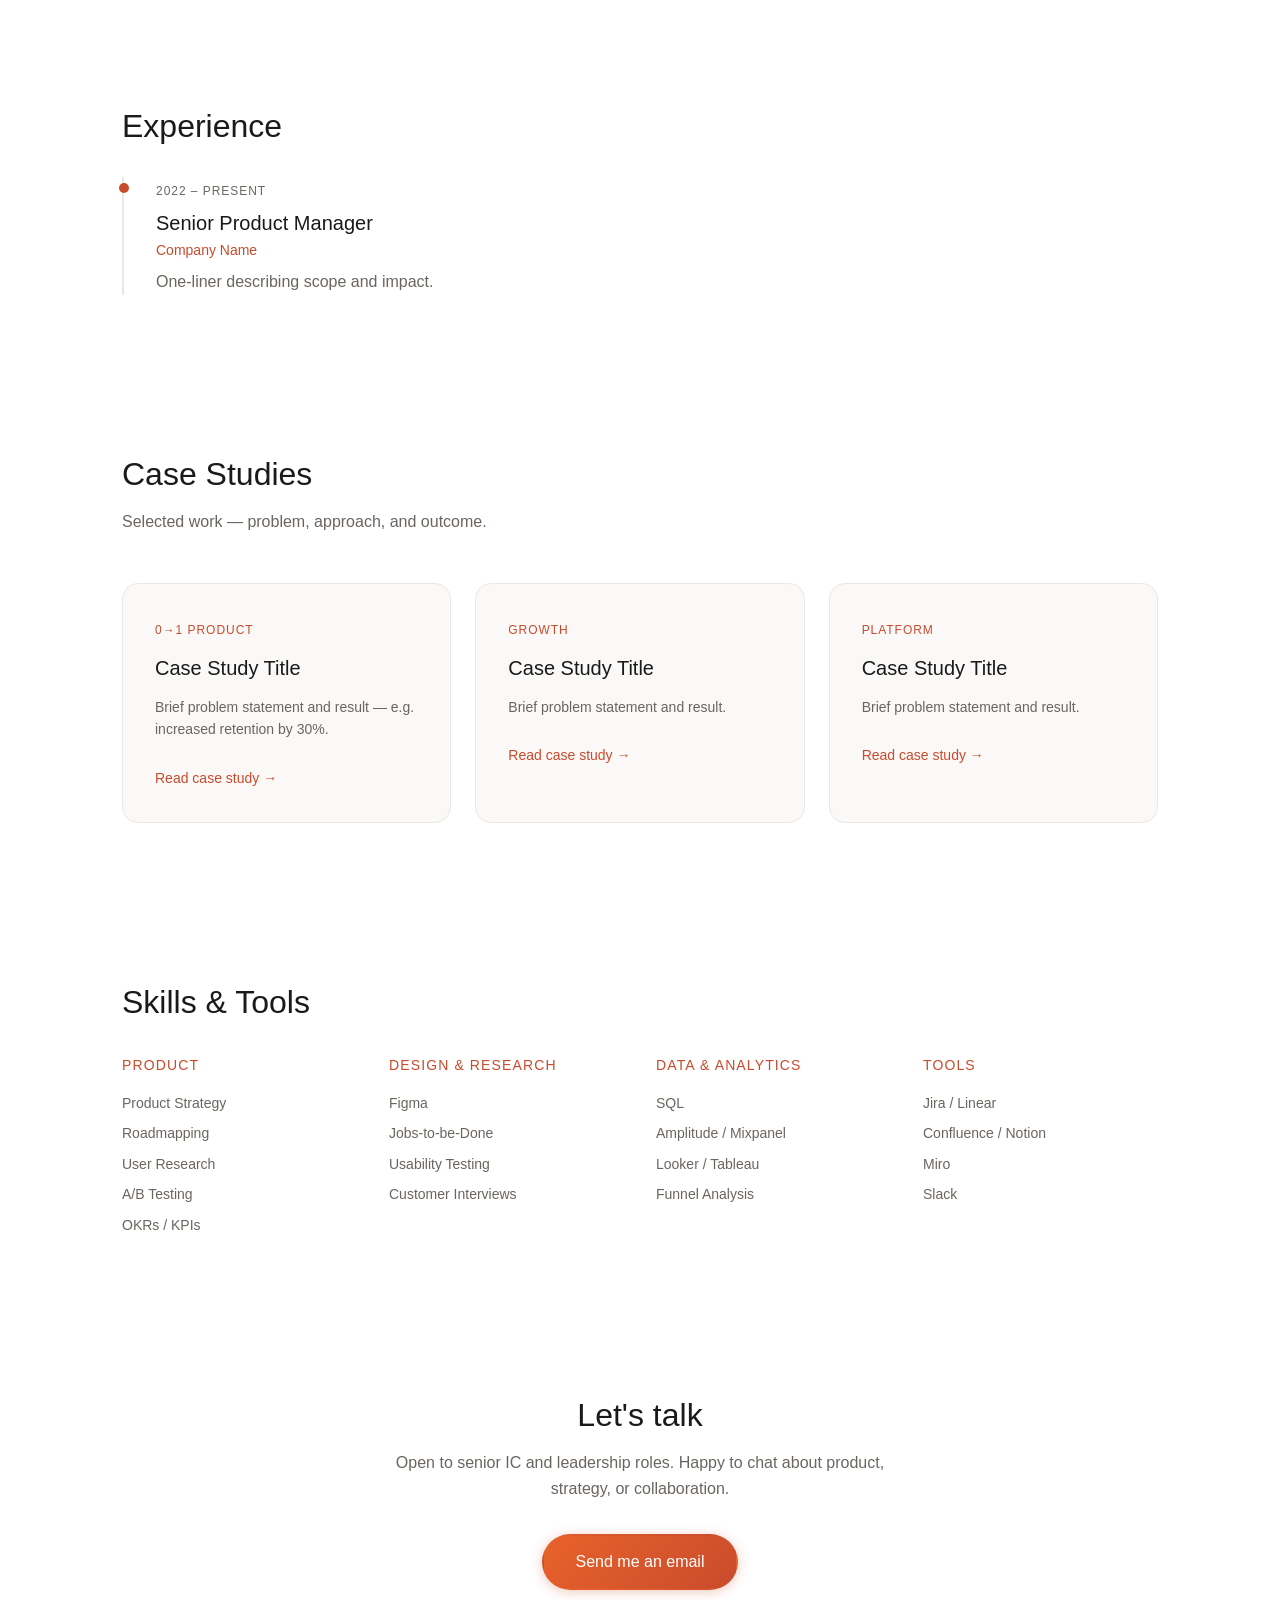
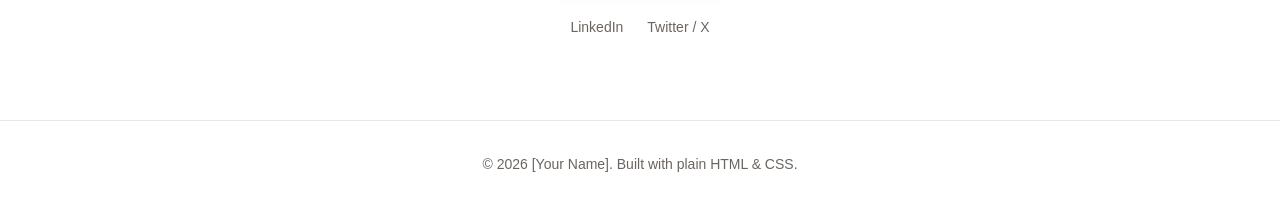
==== commit 0d0d2b7f: "Add Quick nav hint with hand-drawn arrow next to hamburger Co-Authored-By: Claude Sonnet 4.6 <norepl" ====
--- a/index.html
+++ b/index.html
@@ -7,6 +7,8 @@
   <title>[Your Name] · Product Manager</title>
   <link rel="icon" href="/assets/icons/favicon.svg" type="image/svg+xml" />
   <link rel="preconnect" href="https://fonts.googleapis.com" />
+  <link rel="preconnect" href="https://fonts.gstatic.com" crossorigin />
+  <link rel="stylesheet" href="https://fonts.googleapis.com/css2?family=Caveat:wght@400&display=swap" />
   <link rel="stylesheet" href="css/reset.css" />
   <link rel="stylesheet" href="css/tokens.css" />
   <link rel="stylesheet" href="css/main.css" />
@@ -16,9 +18,18 @@
   <header id="site-header">
     <nav class="nav container">
       <a href="#" class="nav__logo">krzysztof sadowski</a>
-      <button class="nav__menu-btn" aria-label="Toggle menu" aria-expanded="false" aria-controls="nav-drawer">
+      <div class="nav__menu-wrap">
+        <div class="nav__hint" aria-hidden="true">
+          <span>Quick nav</span>
+          <svg width="52" height="28" viewBox="0 0 52 28" fill="none" xmlns="http://www.w3.org/2000/svg">
+            <path d="M2,14 C8,12 16,16 24,14 C30,12 38,15 44,14" stroke="currentColor" stroke-width="1.5" stroke-linecap="round" fill="none"/>
+            <path d="M38,8 L45,14 L38,20" stroke="currentColor" stroke-width="1.5" stroke-linecap="round" stroke-linejoin="round" fill="none"/>
+          </svg>
+        </div>
+        <button class="nav__menu-btn" aria-label="Toggle menu" aria-expanded="false" aria-controls="nav-drawer">
         <span></span><span></span><span></span>
-      </button>
+        </button>
+      </div>
     </nav>
   </header>
 
--- a/css/tokens.css
+++ b/css/tokens.css
@@ -2,15 +2,16 @@
 :root {
   /* Colors */
   --color-bg:         #ffffff;
-  --color-surface:    #f5f5f5;
-  --color-border:     #e0e0e0;
-  --color-text:       #111111;
-  --color-text-muted: #666666;
-  --color-accent:     #5b53e8;
-  --color-accent-hover: #4740cc;
+  --color-surface:    #faf9f8;
+  --color-border:     #ebe7e4;
+  --color-text:       #1a1a1a;
+  --color-text-muted: #6b6560;
+  --color-accent:     #c94b2c;
+  --color-accent-hover: #a83920;
+  --color-accent-glow: rgba(201, 75, 44, 0.25);
 
   /* Typography */
-  --font-sans: system-ui, -apple-system, "Segoe UI", sans-serif;
+  --font-sans: "Helvetica Neue", Helvetica, Arial, sans-serif;
   --font-mono: "SF Mono", "Fira Code", monospace;
 
   --text-xs:   0.75rem;
@@ -23,10 +24,10 @@
   --text-4xl:  2.75rem;
   --text-5xl:  3.75rem;
 
-  --weight-normal: 400;
-  --weight-medium: 500;
-  --weight-semibold: 600;
-  --weight-bold: 700;
+  --weight-normal: 300;
+  --weight-medium: 300;
+  --weight-semibold: 300;
+  --weight-bold: 400;
 
   --leading-tight:  1.2;
   --leading-normal: 1.6;
@@ -54,7 +55,8 @@
   --radius-full: 9999px;
 
   /* Shadows */
-  --shadow-card: 0 1px 3px rgba(0,0,0,.4), 0 8px 24px rgba(0,0,0,.3);
+  --shadow-card: 0 1px 3px rgba(0,0,0,.06), 0 8px 24px rgba(0,0,0,.08);
+  --shadow-accent: 0 2px 12px rgba(201, 75, 44, 0.3);
 
   /* Transitions */
   --transition-fast: 150ms ease;
--- a/css/main.css
+++ b/css/main.css
@@ -50,10 +50,14 @@
 }
 
 .btn--primary {
-  background: var(--color-accent);
+  background: linear-gradient(135deg, #e8622a 0%, var(--color-accent) 100%);
+  box-shadow: var(--shadow-accent);
   color: #fff;
 }
-.btn--primary:hover { background: var(--color-accent-hover); }
+.btn--primary:hover {
+  background: linear-gradient(135deg, #d4541f 0%, var(--color-accent-hover) 100%);
+  box-shadow: 0 4px 16px var(--color-accent-glow);
+}
 
 .btn--ghost {
   background: transparent;
@@ -77,22 +81,56 @@
   background: rgba(255,255,255,.85);
   backdrop-filter: blur(12px);
   -webkit-backdrop-filter: blur(12px);
-  border-bottom: 1px solid var(--color-border);
 }
 
 .nav {
   display: flex;
   align-items: center;
   justify-content: space-between;
+  height: 88px;
+  transition: height var(--transition-base);
+}
+
+#site-header.scrolled .nav {
   height: 60px;
 }
 
+#site-header.scrolled .nav__logo {
+  font-size: var(--text-base);
+}
+
+#site-header {
+  transition: box-shadow var(--transition-base);
+}
+
+#site-header.scrolled {
+  box-shadow: 0 1px 12px rgba(0, 0, 0, 0.06);
+}
+
 .nav__logo {
-  font-size: var(--text-lg);
+  font-size: var(--text-xl);
   font-weight: var(--weight-bold);
   text-decoration: none;
   letter-spacing: -0.02em;
-  color: var(--color-accent);
+  color: #1a1a1a;
+  transition: font-size var(--transition-base);
+}
+
+.nav__menu-wrap {
+  display: flex;
+  align-items: center;
+  gap: var(--space-2);
+}
+
+.nav__hint {
+  display: flex;
+  align-items: center;
+  gap: var(--space-1);
+  color: var(--color-accent);
+  font-family: "Caveat", cursive;
+  font-size: 1.1rem;
+  transform: rotate(-4deg);
+  user-select: none;
 }
 
 .nav__menu-btn {
@@ -106,9 +144,10 @@
 }
 .nav__menu-btn span {
   display: block;
-  width: 22px;
-  height: 2px;
+  width: 28px;
+  height: 3px;
   background: var(--color-text);
+  border-radius: 2px;
   transition: transform var(--transition-base), opacity var(--transition-base);
 }
 
@@ -188,7 +227,6 @@
   text-decoration: none;
   color: var(--color-text-muted);
   padding-block: var(--space-3);
-  border-bottom: 1px solid var(--color-border);
   transition: color var(--transition-fast);
 }
 .drawer__links a:hover { color: var(--color-text); }
@@ -198,13 +236,17 @@
   width: 100%;
   justify-content: center;
   border-bottom: none;
+  color: #fff;
 }
 
 /* ============================================
    Hero
    ============================================ */
 .hero {
-  padding-block: clamp(4rem, 12vw, 8rem);
+  width: 100%;
+  min-height: calc(100dvh - 88px);
+  display: flex;
+  align-items: center;
 }
 
 .hero__eyebrow {
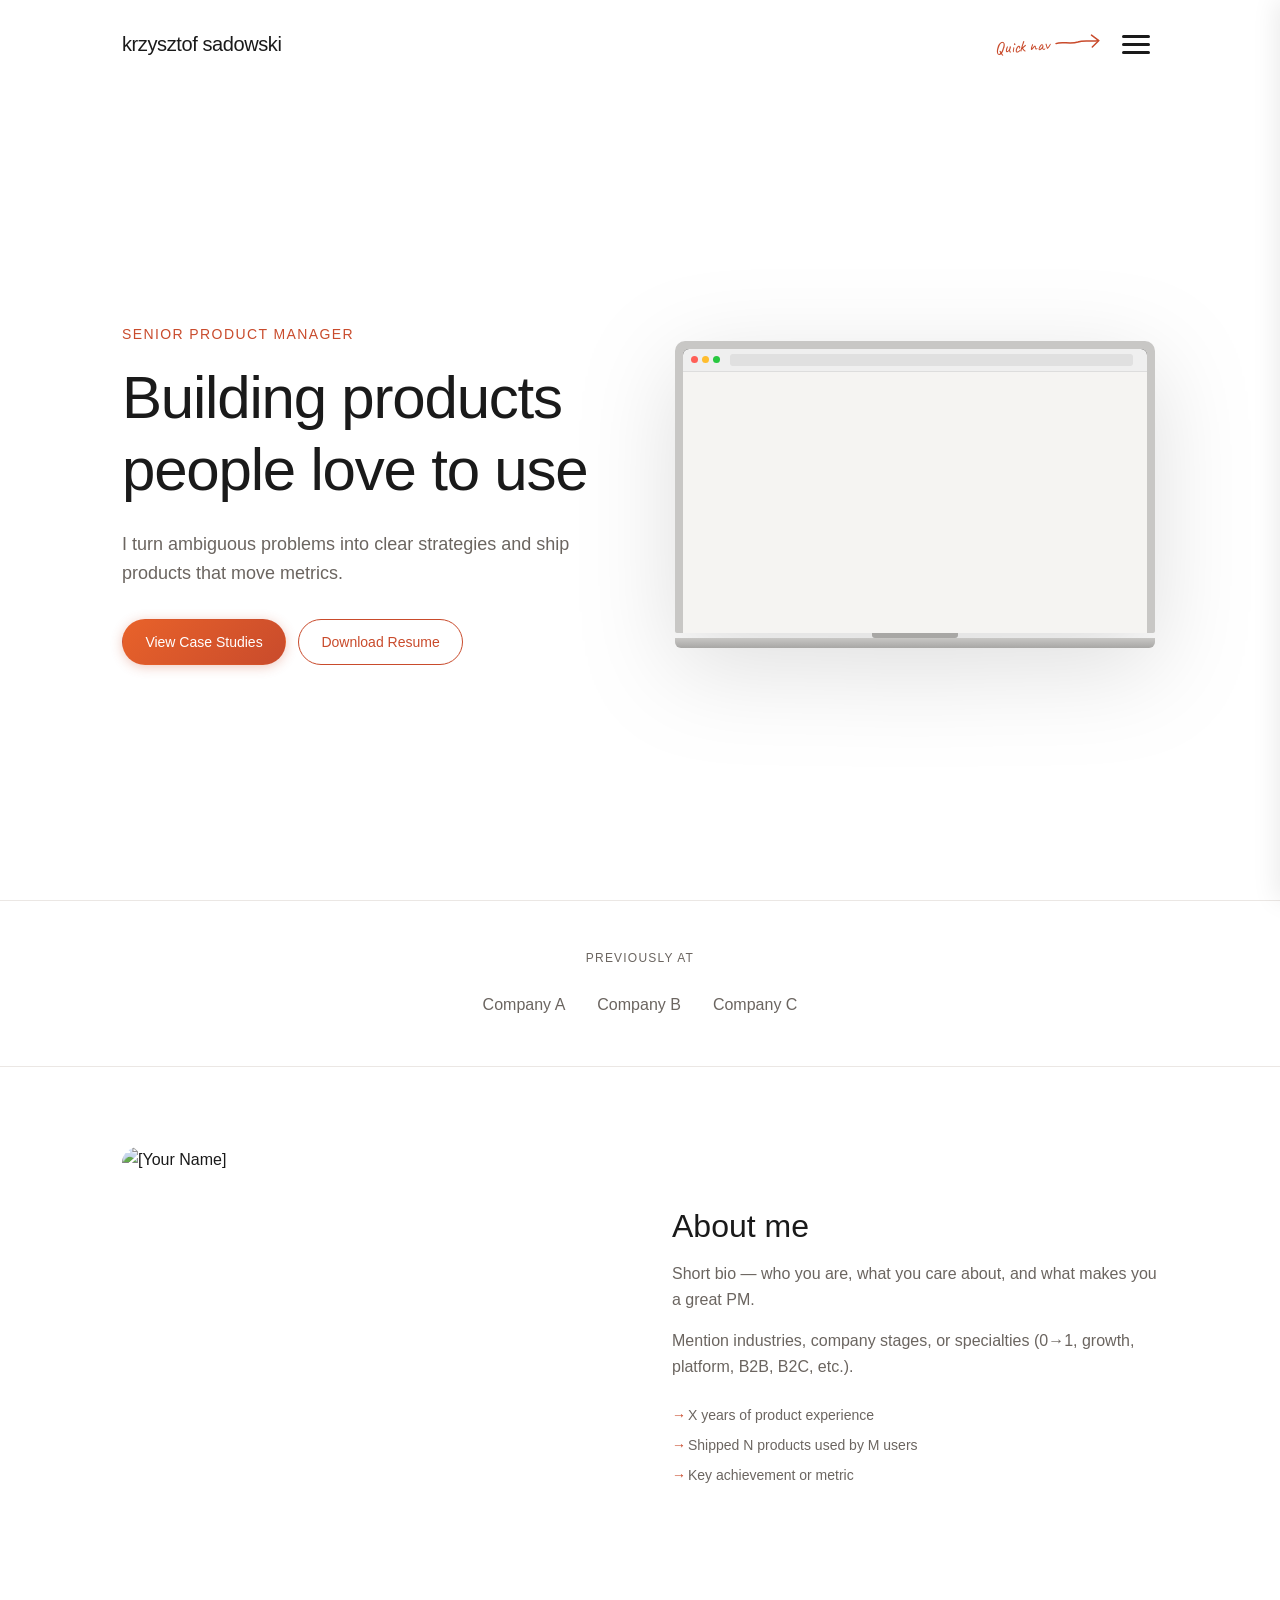
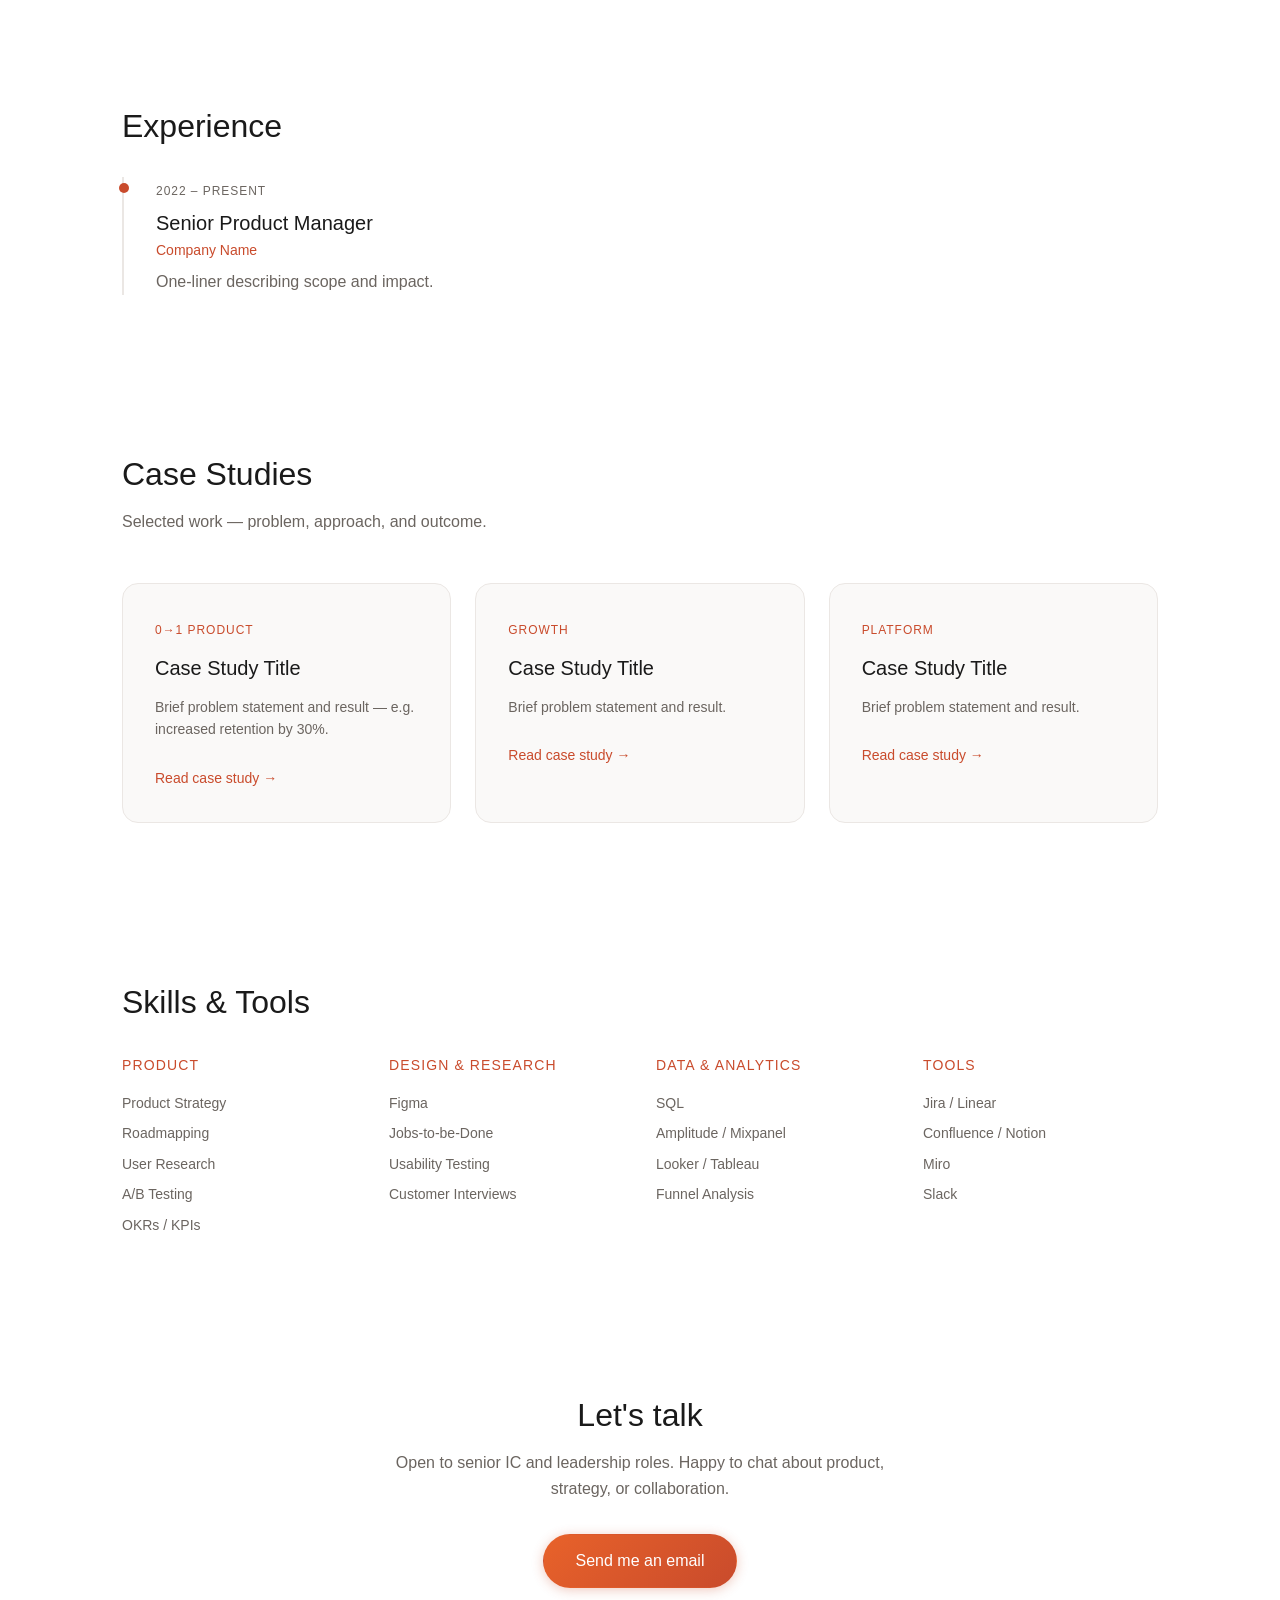
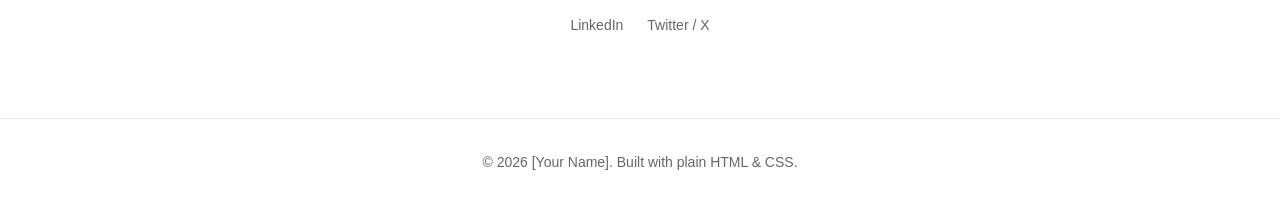
==== commit 88a53c16: "Add MacBook mockup with rotating SaaS UI slides to hero Two-column hero layout with a pure CSS MacBo" ====
--- a/index.html
+++ b/index.html
@@ -49,15 +49,190 @@
   <main>
     <!-- Hero -->
     <section id="hero" class="hero">
-      <div class="container">
-        <p class="hero__eyebrow">Senior Product Manager</p>
-        <h1 class="hero__headline">Building products<br>people love to use</h1>
-        <p class="hero__sub">I turn ambiguous problems into clear strategies and ship products that move metrics.</p>
-        <div class="hero__cta">
-          <a href="#case-studies" class="btn btn--primary">View Case Studies</a>
-          <a href="assets/resume/resume.pdf" class="btn btn--ghost" target="_blank" rel="noopener">Download Resume</a>
-        </div>
-      </div>
+      <div class="container hero__inner">
+        <div class="hero__copy">
+          <p class="hero__eyebrow">Senior Product Manager</p>
+          <h1 class="hero__headline">Building products<br>people love to use</h1>
+          <p class="hero__sub">I turn ambiguous problems into clear strategies and ship products that move metrics.</p>
+          <div class="hero__cta">
+            <a href="#case-studies" class="btn btn--primary">View Case Studies</a>
+            <a href="assets/resume/resume.pdf" class="btn btn--ghost" target="_blank" rel="noopener">Download Resume</a>
+          </div>
+        </div>
+
+        <div class="hero__visual" aria-hidden="true">
+          <div class="macbook">
+            <div class="macbook__lid">
+              <div class="macbook__screen-bezel">
+                <div class="macbook__chrome">
+                  <span class="macbook__dot macbook__dot--red"></span>
+                  <span class="macbook__dot macbook__dot--yellow"></span>
+                  <span class="macbook__dot macbook__dot--green"></span>
+                  <div class="macbook__address-bar"></div>
+                </div>
+                <div class="macbook__viewport">
+
+                  <!-- Slide 1: Analytics Dashboard -->
+                  <div class="macbook__slide">
+                    <div class="mock">
+                      <div class="mock__sidebar">
+                        <div class="mock__logo-area"></div>
+                        <div class="mock__nav-item mock__nav-item--active"></div>
+                        <div class="mock__nav-item"></div>
+                        <div class="mock__nav-item"></div>
+                        <div class="mock__nav-item"></div>
+                      </div>
+                      <div class="mock__body">
+                        <div class="mock__topbar">
+                          <div class="mock__page-title"></div>
+                          <div class="mock__topbar-action"></div>
+                        </div>
+                        <div class="mock__metrics-row">
+                          <div class="mock__metric">
+                            <div class="mock__metric-val"></div>
+                            <div class="mock__metric-label"></div>
+                          </div>
+                          <div class="mock__metric">
+                            <div class="mock__metric-val mock__metric-val--accent"></div>
+                            <div class="mock__metric-label"></div>
+                          </div>
+                          <div class="mock__metric">
+                            <div class="mock__metric-val"></div>
+                            <div class="mock__metric-label"></div>
+                          </div>
+                        </div>
+                        <div class="mock__chart">
+                          <div class="mock__bar-group">
+                            <div class="mock__bar" style="--bar-h:55%"></div>
+                            <div class="mock__bar mock__bar--accent" style="--bar-h:75%"></div>
+                            <div class="mock__bar" style="--bar-h:40%"></div>
+                            <div class="mock__bar mock__bar--accent" style="--bar-h:88%"></div>
+                            <div class="mock__bar" style="--bar-h:65%"></div>
+                            <div class="mock__bar mock__bar--accent" style="--bar-h:50%"></div>
+                            <div class="mock__bar" style="--bar-h:80%"></div>
+                            <div class="mock__bar mock__bar--accent" style="--bar-h:70%"></div>
+                          </div>
+                        </div>
+                      </div>
+                    </div>
+                  </div>
+
+                  <!-- Slide 2: Task / Project Management -->
+                  <div class="macbook__slide">
+                    <div class="mock">
+                      <div class="mock__sidebar">
+                        <div class="mock__logo-area"></div>
+                        <div class="mock__nav-item"></div>
+                        <div class="mock__nav-item mock__nav-item--active"></div>
+                        <div class="mock__nav-item"></div>
+                      </div>
+                      <div class="mock__body">
+                        <div class="mock__topbar">
+                          <div class="mock__page-title"></div>
+                          <div class="mock__topbar-action"></div>
+                        </div>
+                        <div class="mock__task-row">
+                          <div class="mock__task-check mock__task-check--done"></div>
+                          <div class="mock__task-text mock__task-text--done" style="width:72%"></div>
+                          <div class="mock__badge mock__badge--green"></div>
+                        </div>
+                        <div class="mock__task-row mock__task-row--active">
+                          <div class="mock__task-check"></div>
+                          <div class="mock__task-text" style="width:60%"></div>
+                          <div class="mock__badge mock__badge--accent"></div>
+                        </div>
+                        <div class="mock__task-row">
+                          <div class="mock__task-check"></div>
+                          <div class="mock__task-text" style="width:80%"></div>
+                          <div class="mock__badge mock__badge--yellow"></div>
+                        </div>
+                        <div class="mock__task-row">
+                          <div class="mock__task-check"></div>
+                          <div class="mock__task-text" style="width:50%"></div>
+                          <div class="mock__badge mock__badge--blue"></div>
+                        </div>
+                        <div class="mock__task-row">
+                          <div class="mock__task-check"></div>
+                          <div class="mock__task-text" style="width:65%"></div>
+                          <div class="mock__badge mock__badge--gray"></div>
+                        </div>
+                      </div>
+                    </div>
+                  </div>
+
+                  <!-- Slide 3: CRM / Data Table -->
+                  <div class="macbook__slide">
+                    <div class="mock">
+                      <div class="mock__sidebar">
+                        <div class="mock__logo-area"></div>
+                        <div class="mock__nav-item"></div>
+                        <div class="mock__nav-item"></div>
+                        <div class="mock__nav-item mock__nav-item--active"></div>
+                        <div class="mock__nav-item"></div>
+                      </div>
+                      <div class="mock__body">
+                        <div class="mock__topbar">
+                          <div class="mock__page-title"></div>
+                          <div class="mock__topbar-action"></div>
+                        </div>
+                        <div class="mock__table">
+                          <div class="mock__table-head">
+                            <div class="mock__th" style="flex:2"></div>
+                            <div class="mock__th"></div>
+                            <div class="mock__th" style="flex:0.7"></div>
+                            <div class="mock__th" style="flex:0.7"></div>
+                          </div>
+                          <div class="mock__table-row">
+                            <div class="mock__td-user">
+                              <div class="mock__avatar mock__avatar--a"></div>
+                              <div class="mock__user-info">
+                                <div class="mock__user-name"></div>
+                                <div class="mock__user-sub"></div>
+                              </div>
+                            </div>
+                            <div class="mock__td-text"></div>
+                            <div class="mock__badge mock__badge--green"></div>
+                            <div class="mock__td-text" style="flex:0.7"></div>
+                          </div>
+                          <div class="mock__table-row">
+                            <div class="mock__td-user">
+                              <div class="mock__avatar mock__avatar--b"></div>
+                              <div class="mock__user-info">
+                                <div class="mock__user-name"></div>
+                                <div class="mock__user-sub"></div>
+                              </div>
+                            </div>
+                            <div class="mock__td-text"></div>
+                            <div class="mock__badge mock__badge--yellow"></div>
+                            <div class="mock__td-text" style="flex:0.7"></div>
+                          </div>
+                          <div class="mock__table-row">
+                            <div class="mock__td-user">
+                              <div class="mock__avatar mock__avatar--c"></div>
+                              <div class="mock__user-info">
+                                <div class="mock__user-name"></div>
+                                <div class="mock__user-sub"></div>
+                              </div>
+                            </div>
+                            <div class="mock__td-text"></div>
+                            <div class="mock__badge mock__badge--accent"></div>
+                            <div class="mock__td-text" style="flex:0.7"></div>
+                          </div>
+                        </div>
+                      </div>
+                    </div>
+                  </div>
+
+                </div><!-- /.macbook__viewport -->
+              </div><!-- /.macbook__screen-bezel -->
+            </div><!-- /.macbook__lid -->
+            <div class="macbook__base">
+              <div class="macbook__hinge"></div>
+              <div class="macbook__bottom"></div>
+            </div>
+          </div><!-- /.macbook -->
+        </div><!-- /.hero__visual -->
+      </div><!-- /.hero__inner -->
     </section>
 
     <!-- Logos / Social Proof -->
--- a/css/main.css
+++ b/css/main.css
@@ -42,9 +42,9 @@
   padding: 0.65rem 1.4rem;
   border-radius: var(--radius-full);
   font-size: var(--text-sm);
-  font-weight: var(--weight-semibold);
+  font-weight: 400;
   text-decoration: none;
-  border: 2px solid transparent;
+  border: 1px solid transparent;
   cursor: pointer;
   transition: background var(--transition-fast), color var(--transition-fast), border-color var(--transition-fast);
 }
@@ -55,16 +55,20 @@
   color: #fff;
 }
 .btn--primary:hover {
-  background: linear-gradient(135deg, #d4541f 0%, var(--color-accent-hover) 100%);
+  background: linear-gradient(135deg, #f0855a 0%, #e06040 100%);
   box-shadow: 0 4px 16px var(--color-accent-glow);
 }
 
 .btn--ghost {
   background: transparent;
-  border-color: var(--color-border);
-  color: var(--color-text);
-}
-.btn--ghost:hover { border-color: var(--color-text-muted); }
+  border-color: var(--color-accent);
+  color: var(--color-accent);
+}
+.btn--ghost:hover {
+  background: var(--color-accent);
+  border-color: var(--color-accent);
+  color: #fff;
+}
 
 .btn--lg {
   padding: 0.85rem 2rem;
@@ -249,6 +253,30 @@
   align-items: center;
 }
 
+.hero__inner {
+  display: grid;
+  grid-template-columns: 1fr 1fr;
+  gap: var(--space-16);
+  align-items: center;
+  padding-block: var(--space-16);
+}
+
+.hero__visual {
+  display: flex;
+  justify-content: center;
+  align-items: center;
+}
+
+@media (max-width: 768px) {
+  .hero__inner {
+    grid-template-columns: 1fr;
+    padding-block: var(--space-12);
+  }
+  .hero__visual {
+    display: none;
+  }
+}
+
 .hero__eyebrow {
   font-size: var(--text-sm);
   font-weight: var(--weight-medium);
@@ -520,3 +548,359 @@
   font-size: var(--text-sm);
   color: var(--color-text-muted);
 }
+
+/* ============================================
+   MacBook Mockup
+   ============================================ */
+.macbook {
+  width: 100%;
+  max-width: 480px;
+  filter: drop-shadow(0 24px 48px rgba(0, 0, 0, 0.13));
+}
+
+.macbook__lid {
+  background: #c8c7c5;
+  border-radius: 10px 10px 2px 2px;
+  padding: 8px 8px 0;
+}
+
+.macbook__screen-bezel {
+  background: #1a1a1a;
+  border-radius: 6px 6px 0 0;
+  overflow: hidden;
+}
+
+.macbook__chrome {
+  display: flex;
+  align-items: center;
+  gap: 4px;
+  padding: 5px 8px;
+  background: #efefef;
+  border-bottom: 1px solid #ddd;
+}
+
+.macbook__dot {
+  width: 7px;
+  height: 7px;
+  border-radius: 50%;
+  flex-shrink: 0;
+}
+.macbook__dot--red    { background: #ff5f57; }
+.macbook__dot--yellow { background: #ffbd2e; }
+.macbook__dot--green  { background: #28c840; }
+
+.macbook__address-bar {
+  flex: 1;
+  height: 12px;
+  background: #e0e0e0;
+  border-radius: 3px;
+  margin-inline: 6px;
+}
+
+.macbook__viewport {
+  position: relative;
+  aspect-ratio: 16 / 9;
+  overflow: hidden;
+  background: #f5f4f2;
+}
+
+.macbook__base {
+  display: flex;
+  flex-direction: column;
+  align-items: center;
+}
+
+.macbook__hinge {
+  width: 18%;
+  height: 5px;
+  background: #a8a7a5;
+  border-radius: 0 0 3px 3px;
+}
+
+.macbook__bottom {
+  width: 100%;
+  height: 10px;
+  background: linear-gradient(to bottom, #c8c7c5, #a8a7a5);
+  border-radius: 0 0 6px 6px;
+}
+
+/* Slide crossfade animation */
+.macbook__slide {
+  position: absolute;
+  inset: 0;
+  opacity: 0;
+  animation: saas-fade 15s infinite;
+}
+.macbook__slide:nth-child(1) { animation-delay: 0s; }
+.macbook__slide:nth-child(2) { animation-delay: 5s; }
+.macbook__slide:nth-child(3) { animation-delay: 10s; }
+
+@keyframes saas-fade {
+  0%    { opacity: 0; }
+  7%    { opacity: 1; }  /* ~1s fade in */
+  27%   { opacity: 1; }  /* hold for ~3s */
+  33%   { opacity: 0; }  /* ~1s fade out */
+  100%  { opacity: 0; }
+}
+
+@media (prefers-reduced-motion: reduce) {
+  .macbook__slide { animation: none; opacity: 0; }
+  .macbook__slide:nth-child(1) { opacity: 1; }
+}
+
+/* ============================================
+   Mock SaaS UI (inside MacBook slides)
+   ============================================ */
+.mock {
+  display: flex;
+  height: 100%;
+  background: #f8f7f5;
+}
+
+.mock__sidebar {
+  width: 14%;
+  background: #1e1e1e;
+  display: flex;
+  flex-direction: column;
+  gap: 4px;
+  padding: 8px 6px;
+  flex-shrink: 0;
+}
+
+.mock__logo-area {
+  width: 20px;
+  height: 20px;
+  border-radius: 4px;
+  background: var(--color-accent);
+  margin-bottom: 8px;
+}
+
+.mock__nav-item {
+  height: 5px;
+  border-radius: 3px;
+  background: rgba(255, 255, 255, 0.18);
+}
+
+.mock__nav-item--active {
+  background: rgba(255, 255, 255, 0.65);
+  width: 80%;
+}
+
+.mock__body {
+  flex: 1;
+  display: flex;
+  flex-direction: column;
+  padding: 8px 10px;
+  gap: 5px;
+  overflow: hidden;
+}
+
+.mock__topbar {
+  display: flex;
+  align-items: center;
+  justify-content: space-between;
+  margin-bottom: 2px;
+}
+
+.mock__page-title {
+  width: 70px;
+  height: 7px;
+  background: #1a1a1a;
+  border-radius: 3px;
+}
+
+.mock__topbar-action {
+  width: 36px;
+  height: 13px;
+  border-radius: 3px;
+  background: var(--color-accent);
+}
+
+/* Metric cards */
+.mock__metrics-row {
+  display: flex;
+  gap: 5px;
+}
+
+.mock__metric {
+  flex: 1;
+  background: #fff;
+  border: 1px solid #ebe7e4;
+  border-radius: 4px;
+  padding: 6px;
+}
+
+.mock__metric-val {
+  width: 36px;
+  height: 9px;
+  background: #1a1a1a;
+  border-radius: 2px;
+  margin-bottom: 4px;
+}
+
+.mock__metric-val--accent {
+  background: var(--color-accent);
+}
+
+.mock__metric-label {
+  width: 26px;
+  height: 4px;
+  background: #d0cec8;
+  border-radius: 2px;
+}
+
+/* Bar chart */
+.mock__chart {
+  flex: 1;
+  background: #fff;
+  border: 1px solid #ebe7e4;
+  border-radius: 4px;
+  padding: 8px 8px 4px;
+  display: flex;
+  align-items: flex-end;
+}
+
+.mock__bar-group {
+  display: flex;
+  align-items: flex-end;
+  gap: 3px;
+  width: 100%;
+  height: 100%;
+}
+
+.mock__bar {
+  flex: 1;
+  height: var(--bar-h, 50%);
+  background: #d0cec8;
+  border-radius: 2px 2px 0 0;
+}
+
+.mock__bar--accent { background: var(--color-accent); opacity: 0.75; }
+
+/* Task rows */
+.mock__task-row {
+  display: flex;
+  align-items: center;
+  gap: 5px;
+  padding: 4px 5px;
+  background: #fff;
+  border: 1px solid #ebe7e4;
+  border-radius: 4px;
+}
+
+.mock__task-row--active {
+  border-color: var(--color-accent);
+  background: rgba(201, 75, 44, 0.04);
+}
+
+.mock__task-check {
+  width: 9px;
+  height: 9px;
+  border-radius: 50%;
+  border: 1.5px solid #ccc;
+  flex-shrink: 0;
+}
+
+.mock__task-check--done {
+  background: #28c840;
+  border-color: #28c840;
+}
+
+.mock__task-text {
+  height: 5px;
+  background: #d0cec8;
+  border-radius: 2px;
+}
+
+.mock__task-text--done { opacity: 0.35; }
+
+/* Badges */
+.mock__badge {
+  height: 11px;
+  width: 30px;
+  border-radius: 99px;
+  flex-shrink: 0;
+}
+.mock__badge--green  { background: rgba(40, 200, 64, 0.22); }
+.mock__badge--yellow { background: rgba(255, 189, 46, 0.32); }
+.mock__badge--blue   { background: rgba(88, 130, 230, 0.22); }
+.mock__badge--accent { background: rgba(201, 75, 44, 0.22); }
+.mock__badge--gray   { background: rgba(0, 0, 0, 0.08); }
+
+/* CRM table */
+.mock__table {
+  flex: 1;
+  display: flex;
+  flex-direction: column;
+  gap: 4px;
+  overflow: hidden;
+}
+
+.mock__table-head {
+  display: flex;
+  gap: 5px;
+  padding: 3px 5px;
+  align-items: center;
+}
+
+.mock__th {
+  flex: 1;
+  height: 4px;
+  background: #d0cec8;
+  border-radius: 2px;
+}
+
+.mock__table-row {
+  display: flex;
+  align-items: center;
+  gap: 5px;
+  padding: 5px;
+  background: #fff;
+  border: 1px solid #ebe7e4;
+  border-radius: 4px;
+}
+
+.mock__td-user {
+  display: flex;
+  align-items: center;
+  gap: 4px;
+  flex: 2;
+}
+
+.mock__avatar {
+  width: 14px;
+  height: 14px;
+  border-radius: 50%;
+  flex-shrink: 0;
+}
+.mock__avatar--a { background: var(--color-accent); }
+.mock__avatar--b { background: #5b8fe8; }
+.mock__avatar--c { background: #28c840; }
+
+.mock__user-info {
+  display: flex;
+  flex-direction: column;
+  gap: 2px;
+  flex: 1;
+}
+
+.mock__user-name {
+  height: 5px;
+  background: #1a1a1a;
+  border-radius: 2px;
+  width: 55px;
+}
+
+.mock__user-sub {
+  height: 4px;
+  background: #d0cec8;
+  border-radius: 2px;
+  width: 36px;
+}
+
+.mock__td-text {
+  flex: 1;
+  height: 5px;
+  background: #d0cec8;
+  border-radius: 2px;
+}
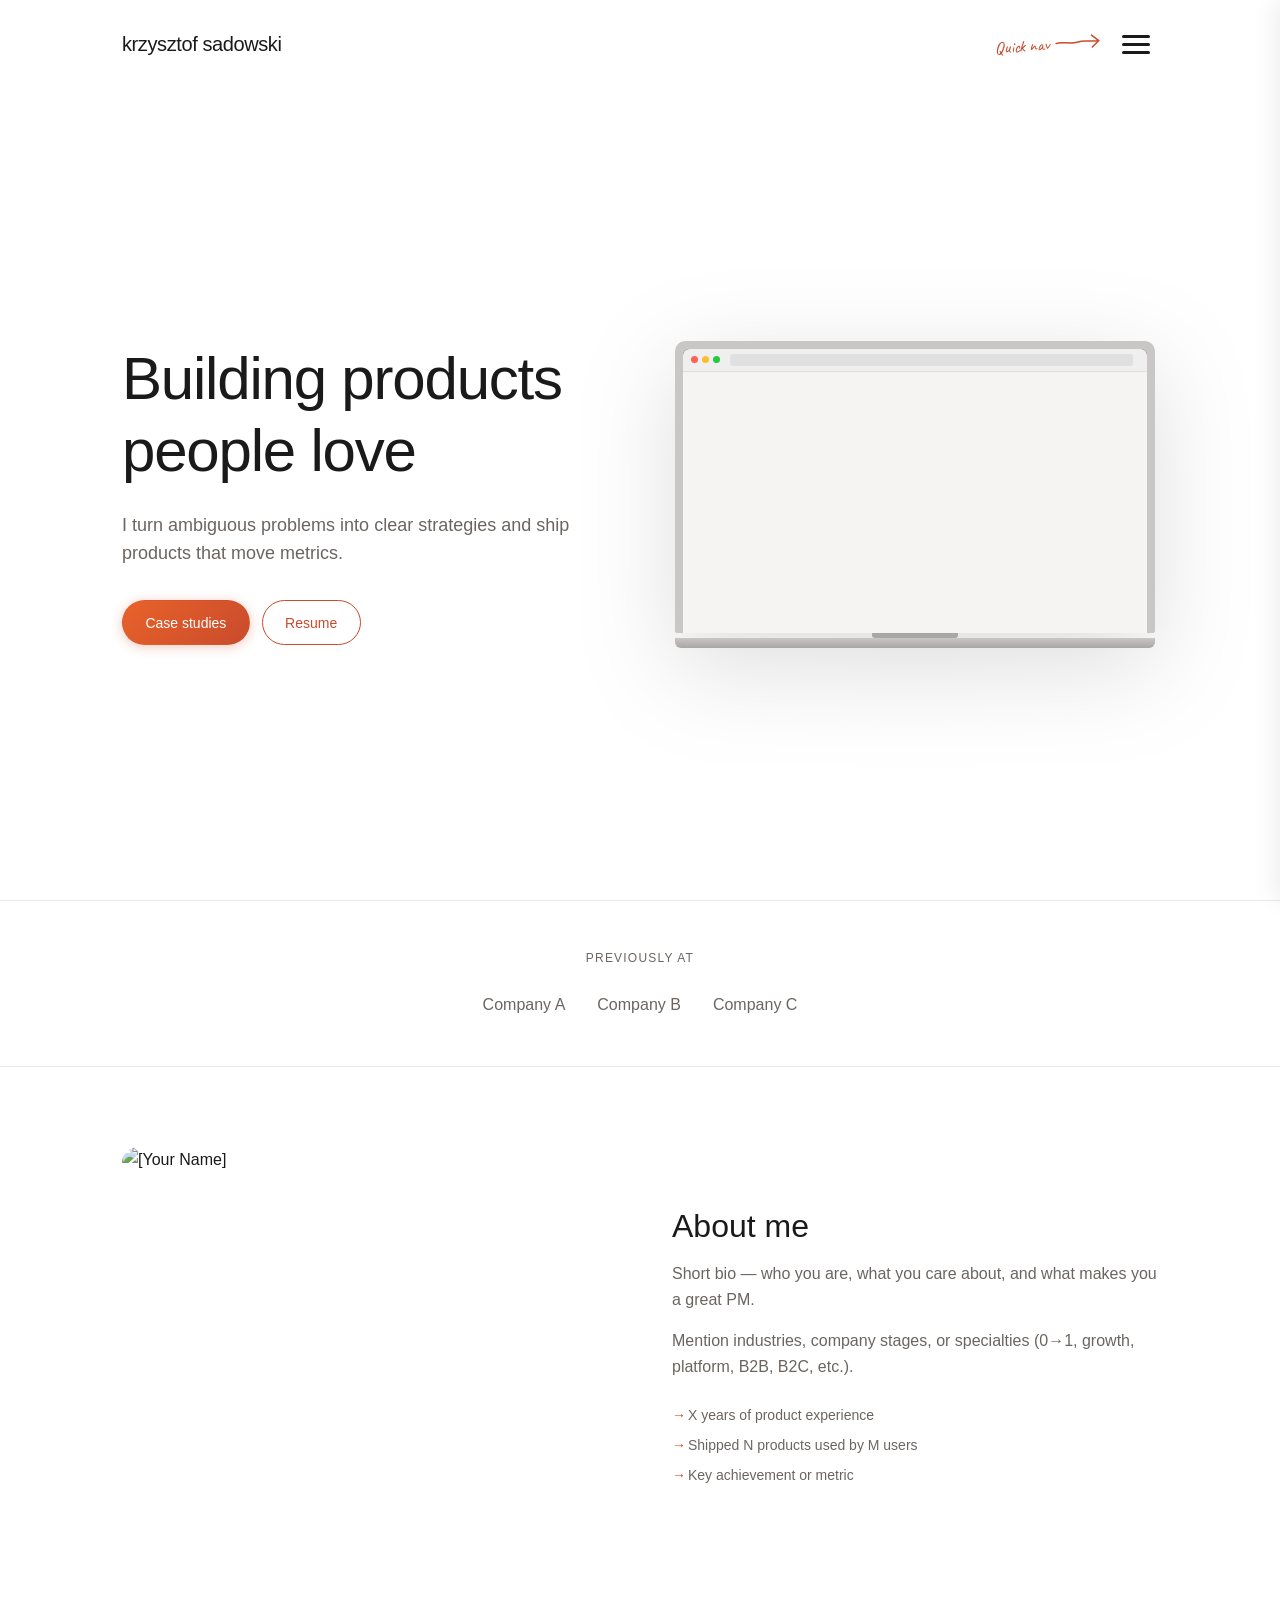
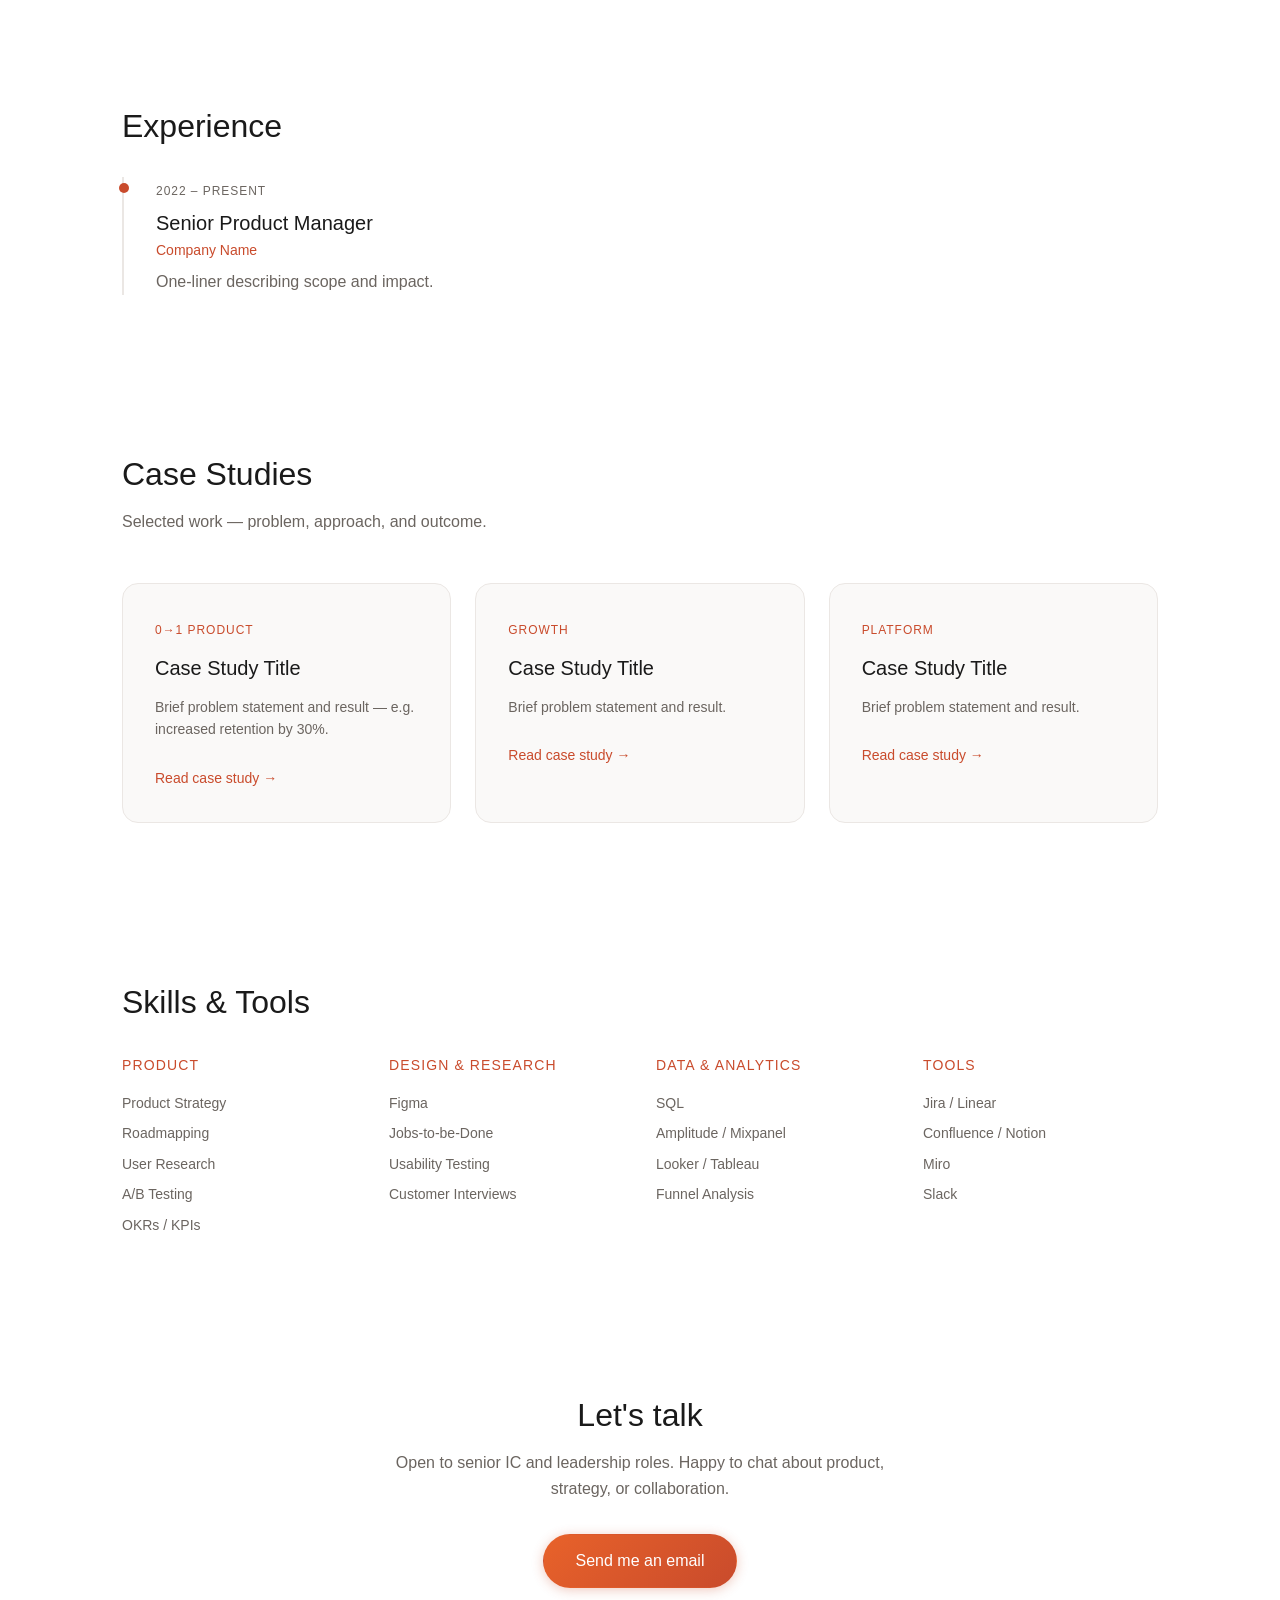
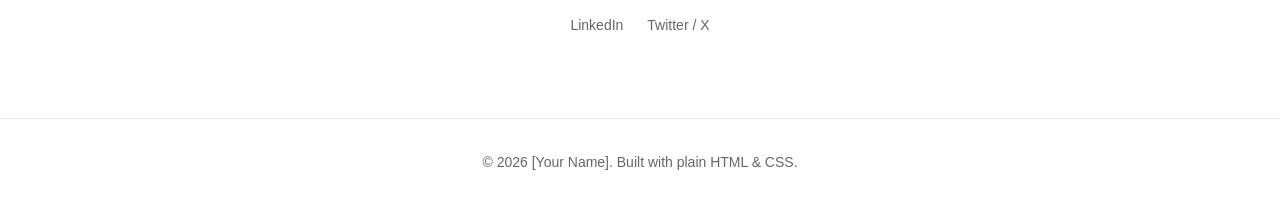
==== commit ea193b0c: "Update hero copy: fix headline and simplify CTA button labels Co-Authored-By: Claude Sonnet 4.6 <nor" ====
--- a/index.html
+++ b/index.html
@@ -51,12 +51,11 @@
     <section id="hero" class="hero">
       <div class="container hero__inner">
         <div class="hero__copy">
-          <p class="hero__eyebrow">Senior Product Manager</p>
-          <h1 class="hero__headline">Building products<br>people love to use</h1>
+          <h1 class="hero__headline">Building products<br>people love</h1>
           <p class="hero__sub">I turn ambiguous problems into clear strategies and ship products that move metrics.</p>
           <div class="hero__cta">
-            <a href="#case-studies" class="btn btn--primary">View Case Studies</a>
-            <a href="assets/resume/resume.pdf" class="btn btn--ghost" target="_blank" rel="noopener">Download Resume</a>
+            <a href="#case-studies" class="btn btn--primary">Case studies</a>
+            <a href="assets/resume/resume.pdf" class="btn btn--ghost" target="_blank" rel="noopener">Resume</a>
           </div>
         </div>
 
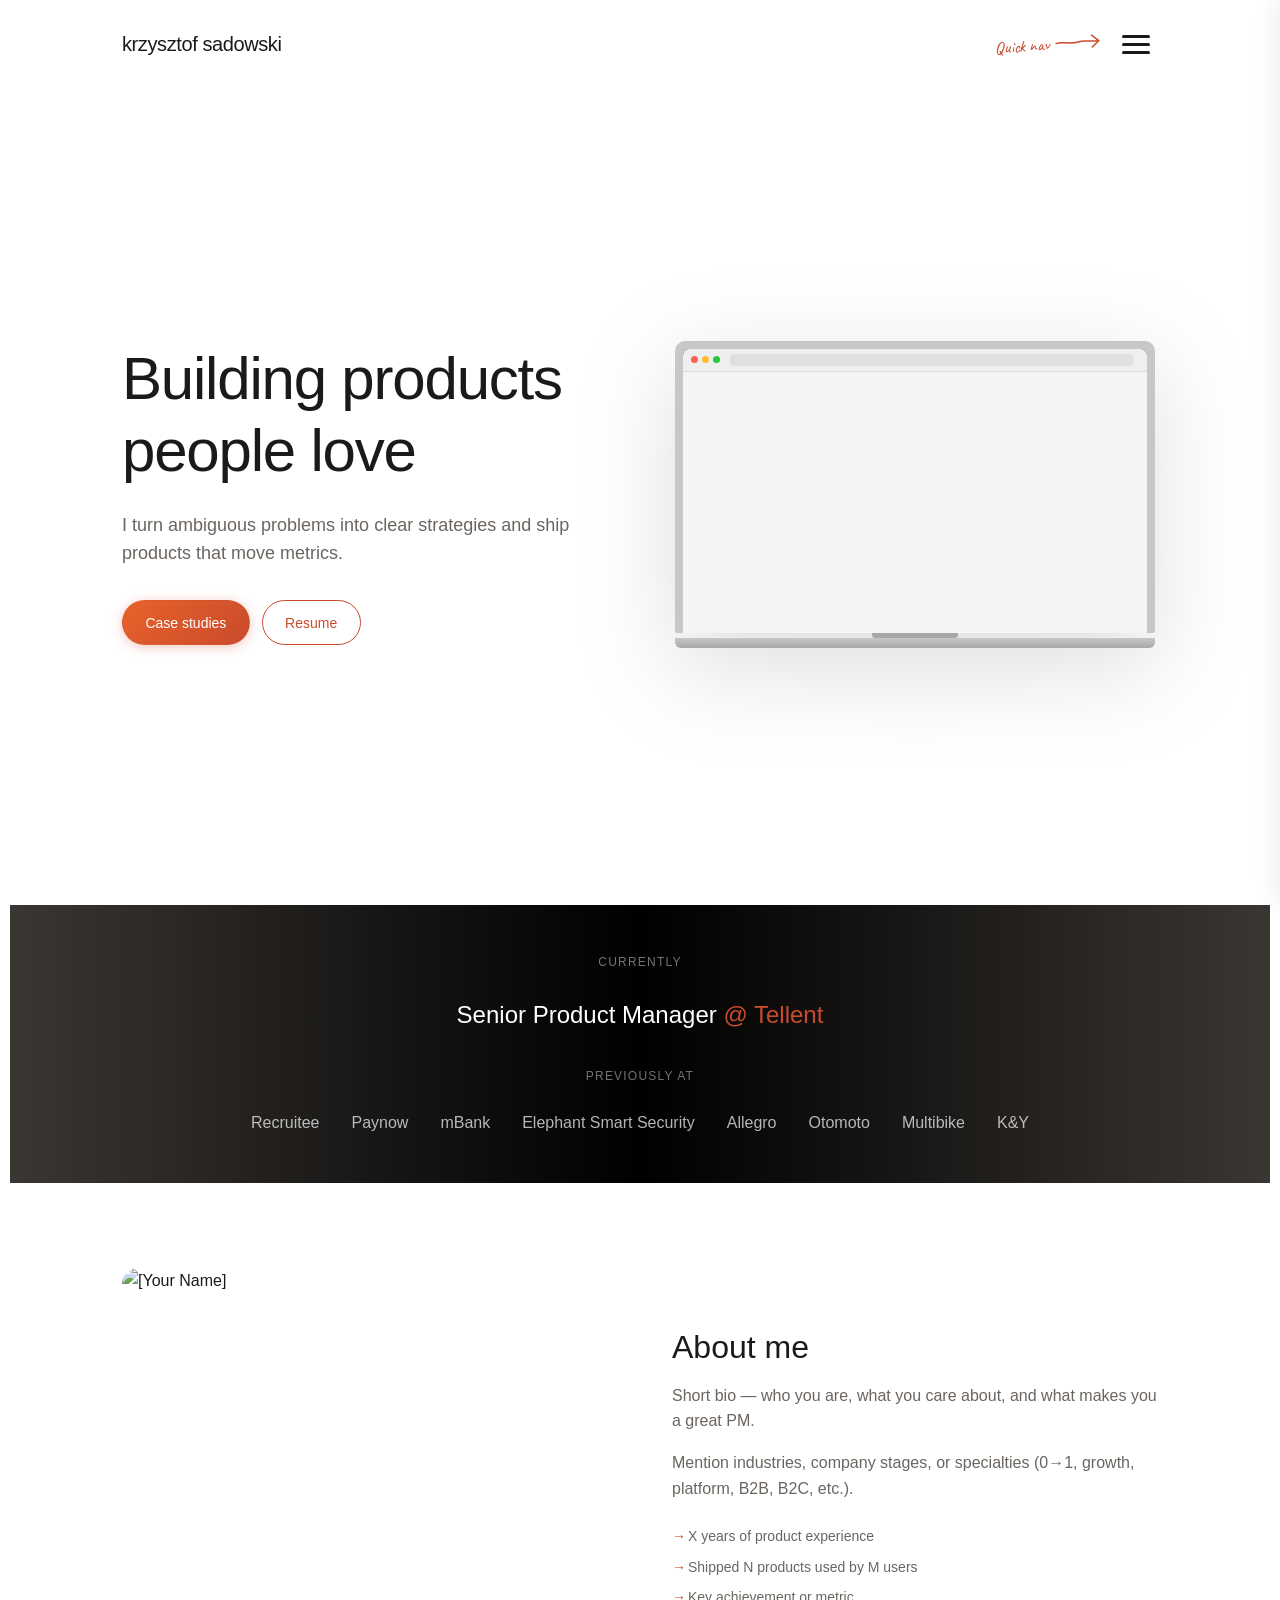
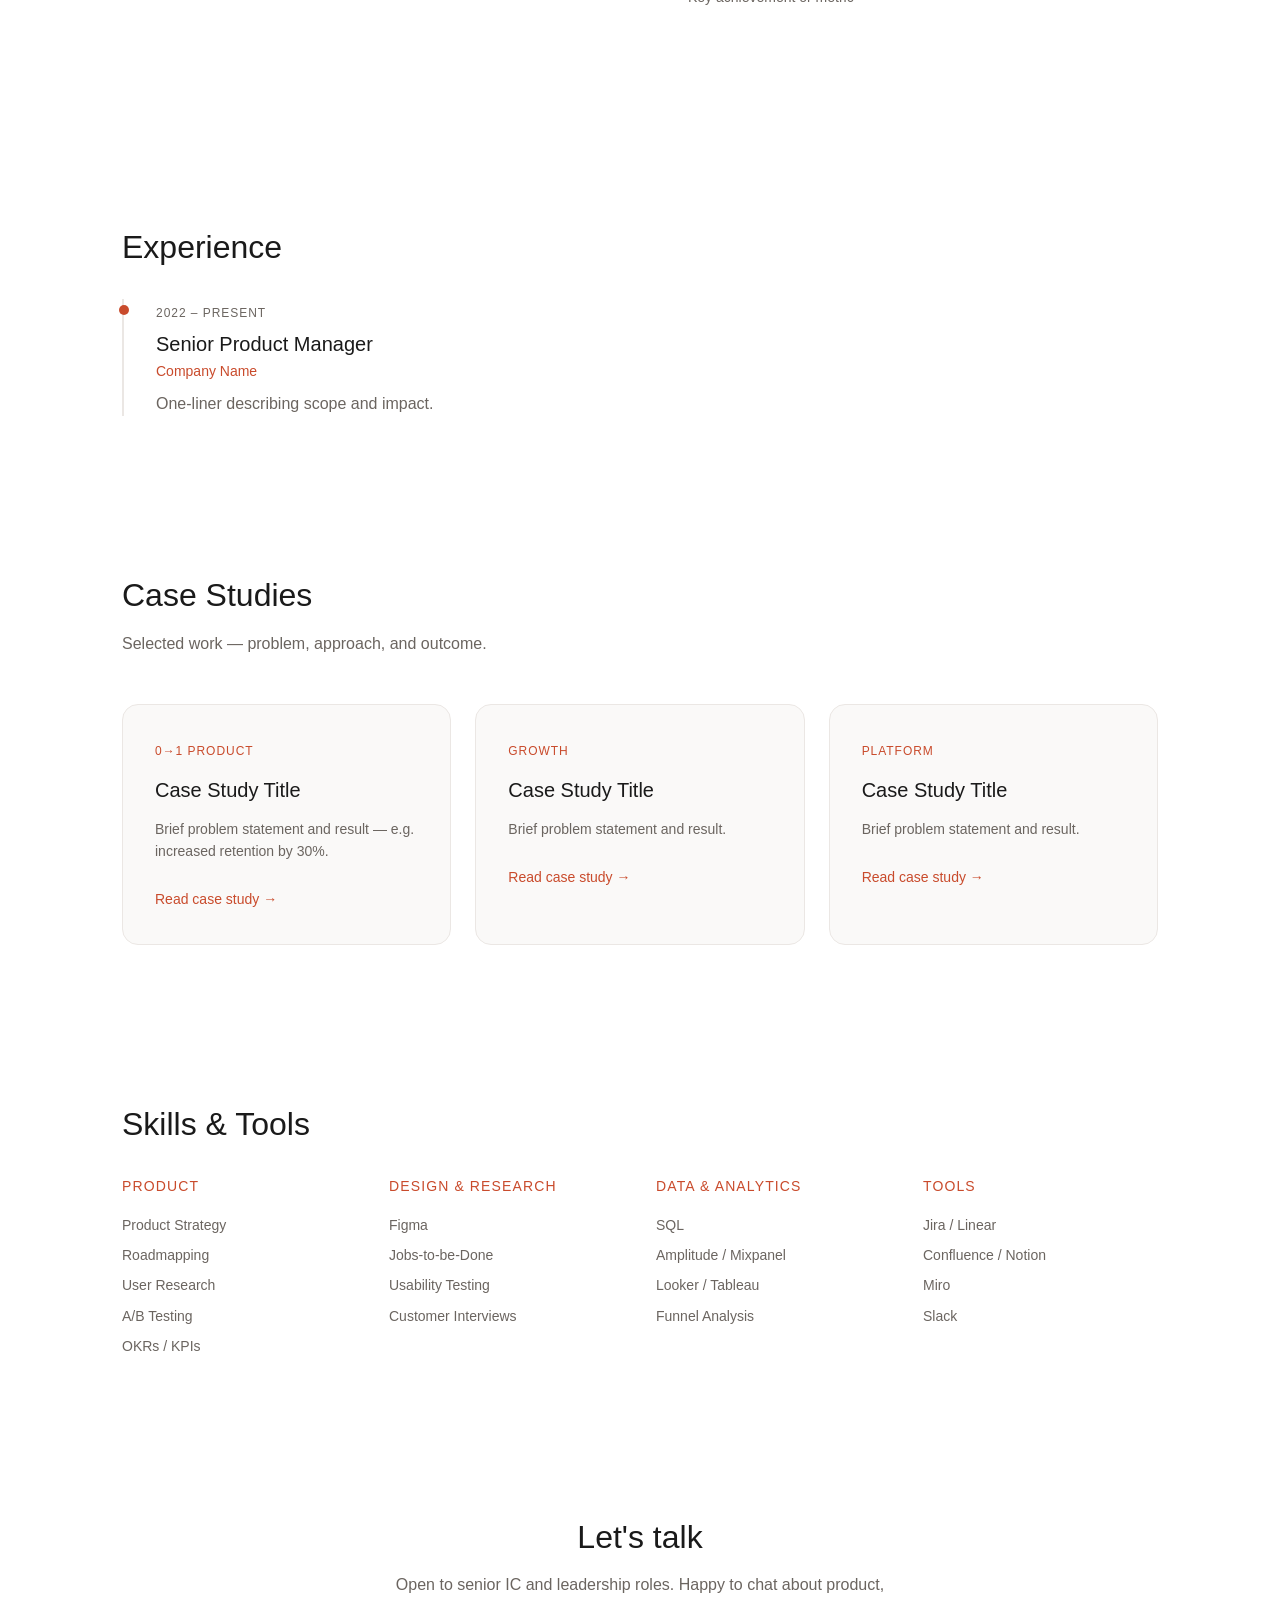
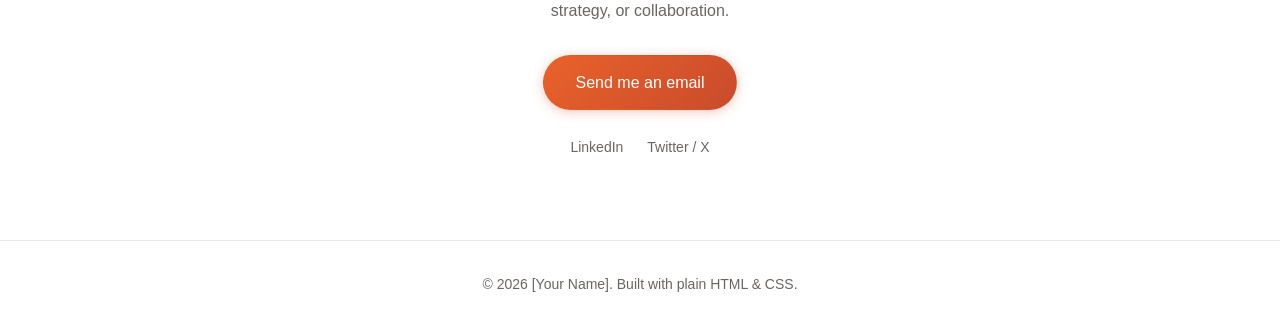
==== commit 9c19513e: "Update Previously at section with current role and company list - Added current position: Senior Pro" ====
--- a/index.html
+++ b/index.html
@@ -237,12 +237,20 @@
     <!-- Logos / Social Proof -->
     <section id="companies" class="companies">
       <div class="container">
+        <div class="companies__current">
+          <p class="companies__label">Currently</p>
+          <p class="companies__current-role">Senior Product Manager <span>@ Tellent</span></p>
+        </div>
         <p class="companies__label">Previously at</p>
         <ul class="companies__list" role="list">
-          <!-- Add company logos/names here -->
-          <li>Company A</li>
-          <li>Company B</li>
-          <li>Company C</li>
+          <li>Recruitee</li>
+          <li>Paynow</li>
+          <li>mBank</li>
+          <li>Elephant Smart Security</li>
+          <li>Allegro</li>
+          <li>Otomoto</li>
+          <li>Multibike</li>
+          <li>K&amp;Y</li>
         </ul>
       </div>
     </section>
--- a/css/main.css
+++ b/css/main.css
@@ -312,15 +312,33 @@
    ============================================ */
 .companies {
   padding-block: var(--space-12);
-  border-top: 1px solid var(--color-border);
-  border-bottom: 1px solid var(--color-border);
+  background: linear-gradient(to right, #3a3632 0%, #000000 50%, #3a3632 100%);
+  border-width: 5px 10px;
+  border-style: solid;
+  border-color: #ffffff;
+}
+
+.companies__current {
+  text-align: center;
+  margin-bottom: var(--space-8);
+}
+
+.companies__current-role {
+  font-size: var(--text-2xl);
+  font-weight: var(--weight-bold);
+  color: #ffffff;
+  margin-top: var(--space-2);
+}
+
+.companies__current-role span {
+  color: var(--color-accent);
 }
 
 .companies__label {
   font-size: var(--text-xs);
   text-transform: uppercase;
   letter-spacing: 0.1em;
-  color: var(--color-text-muted);
+  color: rgba(255, 255, 255, 0.45);
   margin-bottom: var(--space-6);
   text-align: center;
 }
@@ -330,7 +348,7 @@
   flex-wrap: wrap;
   justify-content: center;
   gap: var(--space-8);
-  color: var(--color-text-muted);
+  color: rgba(255, 255, 255, 0.7);
   font-weight: var(--weight-semibold);
 }
 
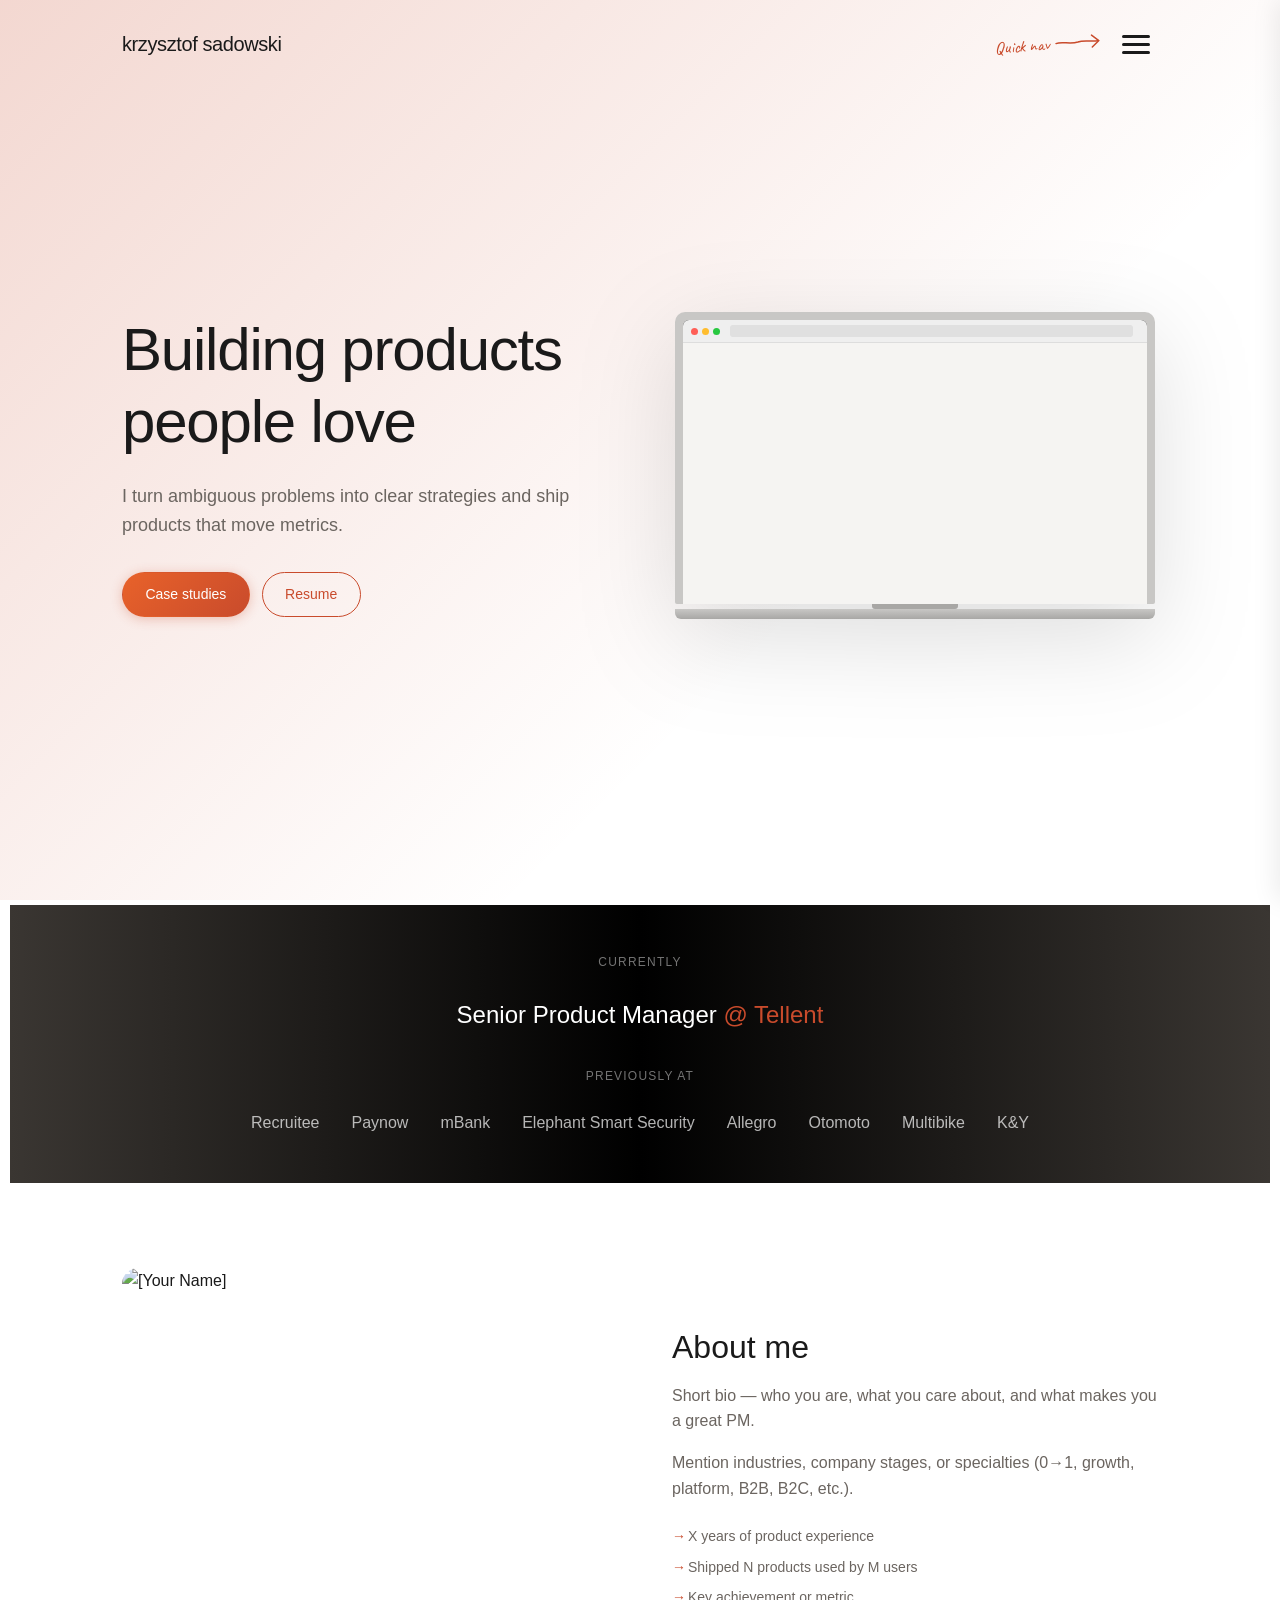
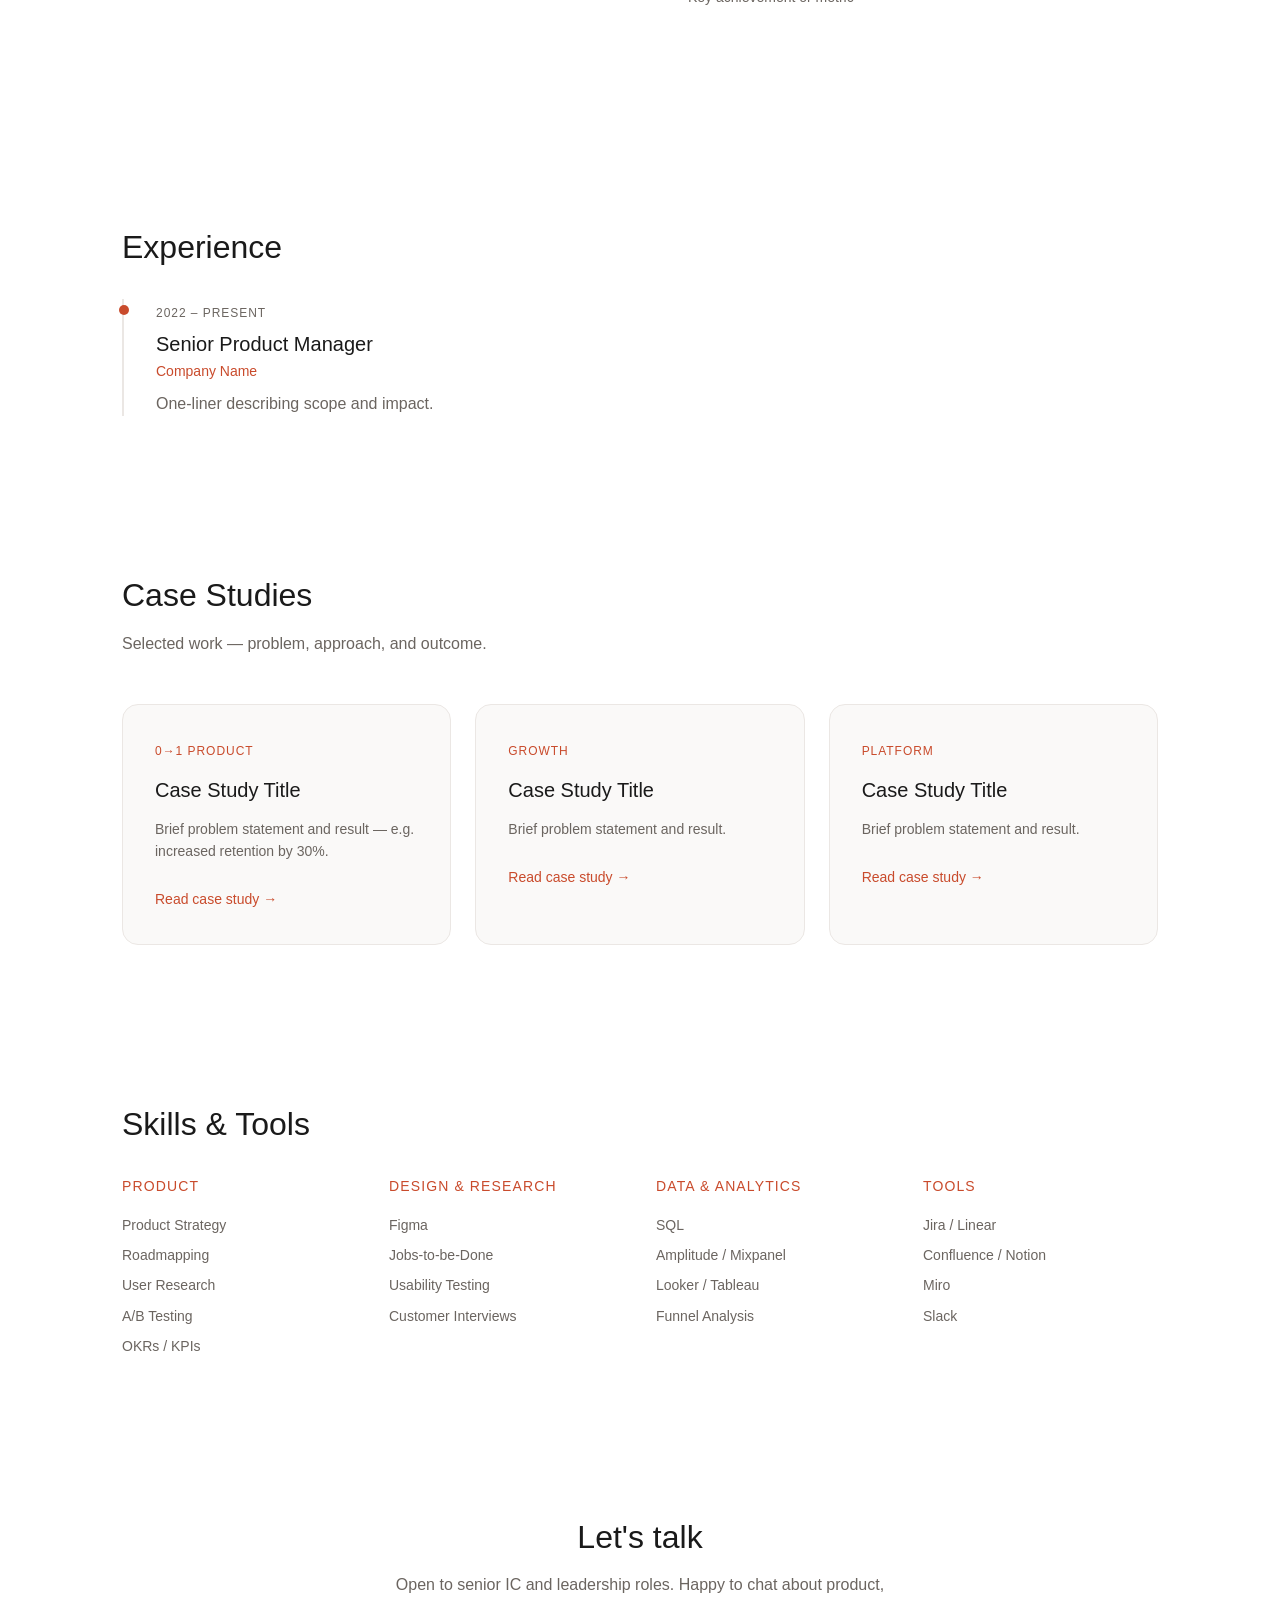
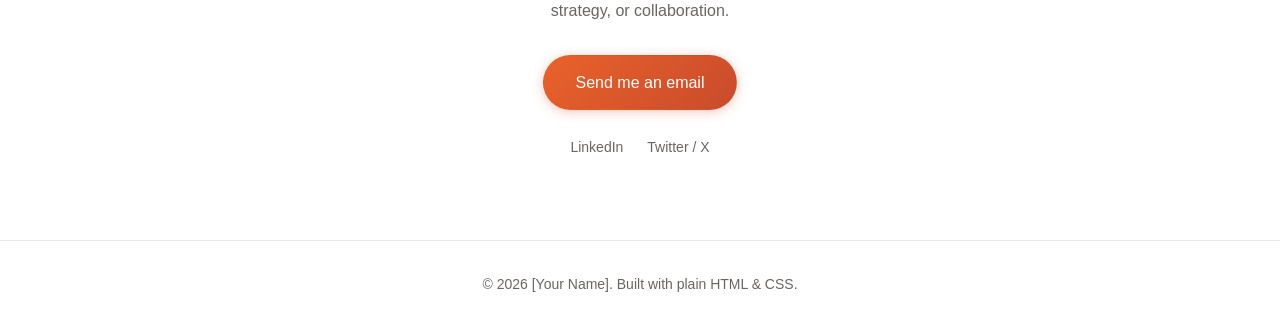
==== commit 123397ff: "Add scroll-drawn arrow, hero background, floating nav, and companies section updates - Hero: red-to-" ====
--- a/index.html
+++ b/index.html
@@ -232,6 +232,19 @@
           </div><!-- /.macbook -->
         </div><!-- /.hero__visual -->
       </div><!-- /.hero__inner -->
+
+      <!-- Scroll-drawn arrow -->
+      <div class="hero__arrow" aria-hidden="true">
+        <svg viewBox="0 0 80 160" fill="none" xmlns="http://www.w3.org/2000/svg">
+          <path id="scroll-arrow-path"
+            d="M 40,8 C 70,8 75,40 55,52 C 38,63 12,55 15,35 C 18,15 45,10 52,28 C 62,48 55,95 40,148"
+            stroke="var(--color-accent)" stroke-width="3.5" stroke-linecap="round" stroke-linejoin="round"/>
+          <path id="scroll-arrow-head"
+            d="M 22,124 L 40,148 L 68,137"
+            fill="none" stroke="var(--color-accent)" stroke-width="3.5" stroke-linejoin="round" stroke-linecap="round"
+            style="opacity:0"/>
+        </svg>
+      </div>
     </section>
 
     <!-- Logos / Social Proof -->
--- a/css/main.css
+++ b/css/main.css
@@ -79,10 +79,17 @@
    Navigation
    ============================================ */
 #site-header {
-  position: sticky;
+  position: fixed;
   top: 0;
+  left: 0;
+  right: 0;
   z-index: 100;
-  background: rgba(255,255,255,.85);
+  background: transparent;
+  transition: background var(--transition-base), backdrop-filter var(--transition-base);
+}
+
+#site-header.scrolled {
+  background: rgba(255, 255, 255, 0.85);
   backdrop-filter: blur(12px);
   -webkit-backdrop-filter: blur(12px);
 }
@@ -247,10 +254,21 @@
    Hero
    ============================================ */
 .hero {
+  position: relative;
   width: 100%;
-  min-height: calc(100dvh - 88px);
-  display: flex;
-  align-items: center;
+  min-height: 100dvh;
+  display: flex;
+  align-items: center;
+  background: linear-gradient(135deg, rgba(201, 75, 44, 0.22) 0%, rgba(255, 255, 255, 0) 65%);
+}
+
+.hero__arrow {
+  position: absolute;
+  bottom: var(--space-2);
+  left: 50%;
+  transform: translateX(-50%);
+  width: 56px;
+  pointer-events: none;
 }
 
 .hero__inner {
@@ -258,7 +276,8 @@
   grid-template-columns: 1fr 1fr;
   gap: var(--space-16);
   align-items: center;
-  padding-block: var(--space-16);
+  padding-top: calc((88px + var(--space-16)) * 0.63);
+  padding-bottom: var(--space-16);
 }
 
 .hero__visual {
@@ -270,7 +289,8 @@
 @media (max-width: 768px) {
   .hero__inner {
     grid-template-columns: 1fr;
-    padding-block: var(--space-12);
+    padding-top: calc(88px + var(--space-12));
+    padding-bottom: var(--space-12);
   }
   .hero__visual {
     display: none;
